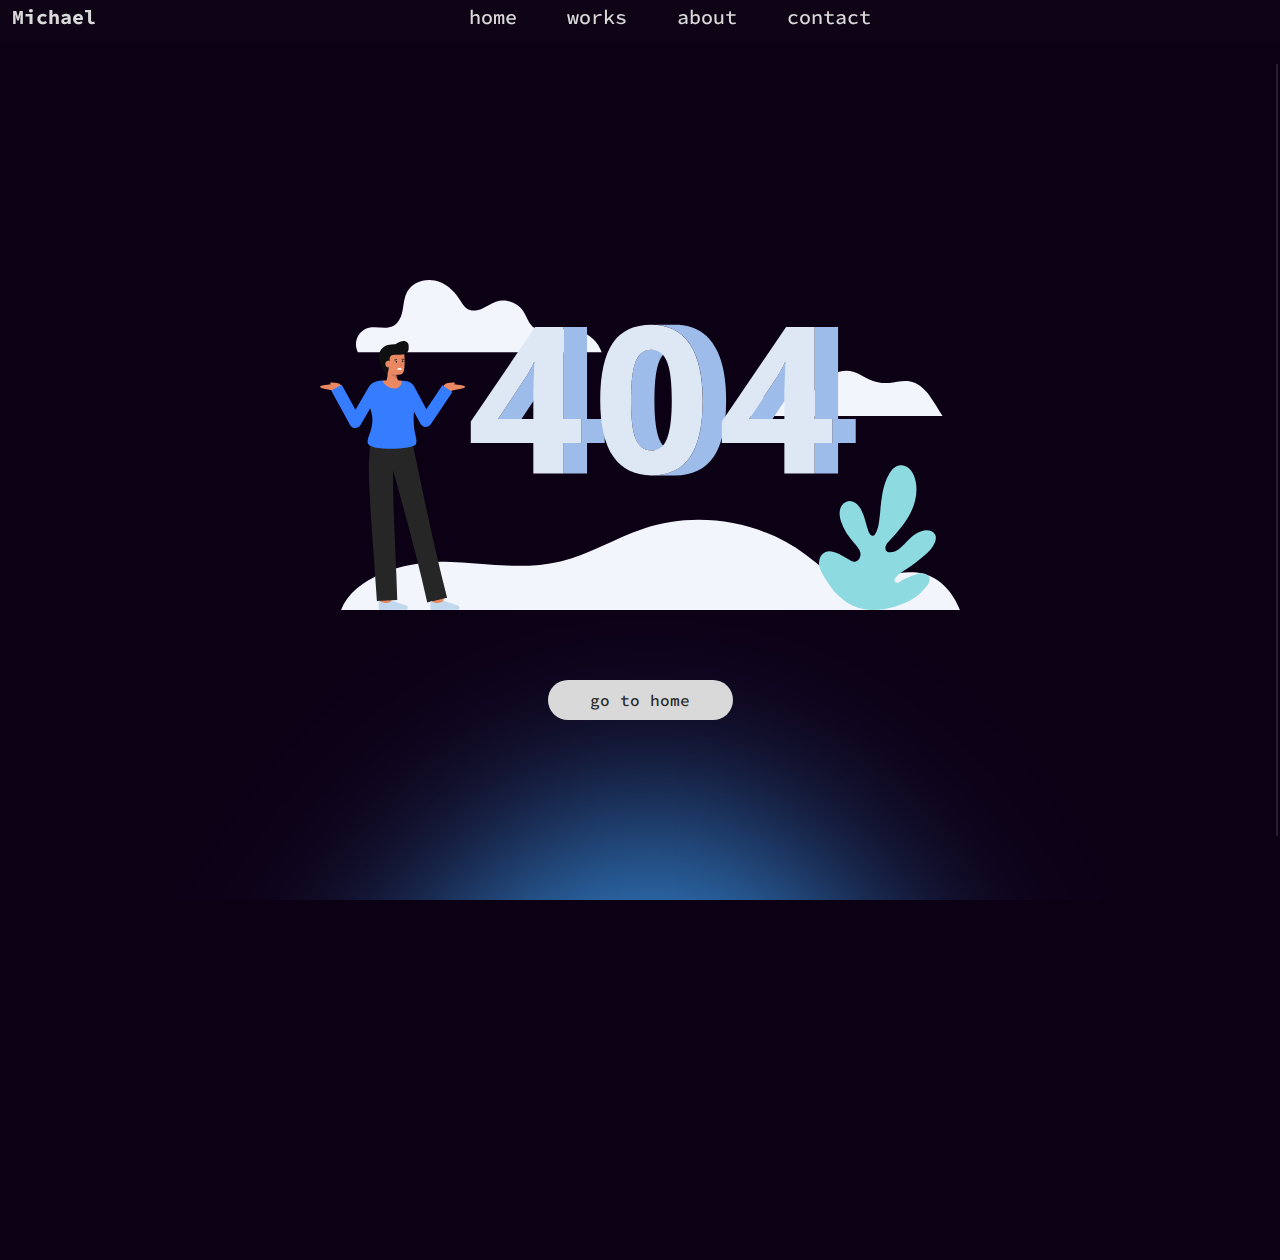
==== index.html @ 5212c9f2 "Add files via upload" ====
<!DOCTYPE html>
<html lang="en">
  <head>
    <meta charset="UTF-8" />
    <link rel="icon" type="image/svg+xml" href="/icon.svg" />
    <meta name="viewport" content="width=device-width, initial-scale=1.0" />
    <title>Michael</title>
    <script type="module" crossorigin src="/assets/index-e19ef852.js"></script>
    <link rel="stylesheet" href="/assets/index-88dd96ff.css">
    <script type="module">import.meta.url;import("_").catch(()=>1);async function* g(){};window.__vite_is_modern_browser=true;</script>
    <script type="module">!function(){if(window.__vite_is_modern_browser)return;console.warn("vite: loading legacy chunks, syntax error above and the same error below should be ignored");var e=document.getElementById("vite-legacy-polyfill"),n=document.createElement("script");n.src=e.src,n.onload=function(){System.import(document.getElementById('vite-legacy-entry').getAttribute('data-src'))},document.body.appendChild(n)}();</script>
  </head>
  <body>
    <div id="root"></div>
    
    <script nomodule>!function(){var e=document,t=e.createElement("script");if(!("noModule"in t)&&"onbeforeload"in t){var n=!1;e.addEventListener("beforeload",(function(e){if(e.target===t)n=!0;else if(!e.target.hasAttribute("nomodule")||!n)return;e.preventDefault()}),!0),t.type="module",t.src=".",e.head.appendChild(t),t.remove()}}();</script>
    <script nomodule crossorigin id="vite-legacy-polyfill" src="/assets/polyfills-legacy-df24facf.js"></script>
    <script nomodule crossorigin id="vite-legacy-entry" data-src="/assets/index-legacy-90ce97c4.js">System.import(document.getElementById('vite-legacy-entry').getAttribute('data-src'))</script>
  </body>
</html>
---- assets/index-88dd96ff.css ----
@import"https://fonts.googleapis.com/css2?family=Source+Code+Pro:wght@500;700;900&display=swap";*,:before,:after{box-sizing:border-box;border-width:0;border-style:solid;border-color:#e5e7eb}:before,:after{--tw-content: ""}html{line-height:1.5;-webkit-text-size-adjust:100%;-moz-tab-size:4;-o-tab-size:4;tab-size:4;font-family:ui-sans-serif,system-ui,-apple-system,BlinkMacSystemFont,Segoe UI,Roboto,Helvetica Neue,Arial,Noto Sans,sans-serif,"Apple Color Emoji","Segoe UI Emoji",Segoe UI Symbol,"Noto Color Emoji";font-feature-settings:normal}body{margin:0;line-height:inherit}hr{height:0;color:inherit;border-top-width:1px}abbr:where([title]){-webkit-text-decoration:underline dotted;text-decoration:underline dotted}h1,h2,h3,h4,h5,h6{font-size:inherit;font-weight:inherit}a{color:inherit;text-decoration:inherit}b,strong{font-weight:bolder}code,kbd,samp,pre{font-family:ui-monospace,SFMono-Regular,Menlo,Monaco,Consolas,Liberation Mono,Courier New,monospace;font-size:1em}small{font-size:80%}sub,sup{font-size:75%;line-height:0;position:relative;vertical-align:baseline}sub{bottom:-.25em}sup{top:-.5em}table{text-indent:0;border-color:inherit;border-collapse:collapse}button,input,optgroup,select,textarea{font-family:inherit;font-size:100%;font-weight:inherit;line-height:inherit;color:inherit;margin:0;padding:0}button,select{text-transform:none}button,[type=button],[type=reset],[type=submit]{-webkit-appearance:button;background-color:transparent;background-image:none}:-moz-focusring{outline:auto}:-moz-ui-invalid{box-shadow:none}progress{vertical-align:baseline}::-webkit-inner-spin-button,::-webkit-outer-spin-button{height:auto}[type=search]{-webkit-appearance:textfield;outline-offset:-2px}::-webkit-search-decoration{-webkit-appearance:none}::-webkit-file-upload-button{-webkit-appearance:button;font:inherit}summary{display:list-item}blockquote,dl,dd,h1,h2,h3,h4,h5,h6,hr,figure,p,pre{margin:0}fieldset{margin:0;padding:0}legend{padding:0}ol,ul,menu{list-style:none;margin:0;padding:0}textarea{resize:vertical}input::-moz-placeholder,textarea::-moz-placeholder{opacity:1;color:#9ca3af}input::placeholder,textarea::placeholder{opacity:1;color:#9ca3af}button,[role=button]{cursor:pointer}:disabled{cursor:default}img,svg,video,canvas,audio,iframe,embed,object{display:block;vertical-align:middle}img,video{max-width:100%;height:auto}[hidden]{display:none}*,:before,:after{--tw-border-spacing-x: 0;--tw-border-spacing-y: 0;--tw-translate-x: 0;--tw-translate-y: 0;--tw-rotate: 0;--tw-skew-x: 0;--tw-skew-y: 0;--tw-scale-x: 1;--tw-scale-y: 1;--tw-pan-x: ;--tw-pan-y: ;--tw-pinch-zoom: ;--tw-scroll-snap-strictness: proximity;--tw-ordinal: ;--tw-slashed-zero: ;--tw-numeric-figure: ;--tw-numeric-spacing: ;--tw-numeric-fraction: ;--tw-ring-inset: ;--tw-ring-offset-width: 0px;--tw-ring-offset-color: #fff;--tw-ring-color: rgb(59 130 246 / .5);--tw-ring-offset-shadow: 0 0 #0000;--tw-ring-shadow: 0 0 #0000;--tw-shadow: 0 0 #0000;--tw-shadow-colored: 0 0 #0000;--tw-blur: ;--tw-brightness: ;--tw-contrast: ;--tw-grayscale: ;--tw-hue-rotate: ;--tw-invert: ;--tw-saturate: ;--tw-sepia: ;--tw-drop-shadow: ;--tw-backdrop-blur: ;--tw-backdrop-brightness: ;--tw-backdrop-contrast: ;--tw-backdrop-grayscale: ;--tw-backdrop-hue-rotate: ;--tw-backdrop-invert: ;--tw-backdrop-opacity: ;--tw-backdrop-saturate: ;--tw-backdrop-sepia: }::backdrop{--tw-border-spacing-x: 0;--tw-border-spacing-y: 0;--tw-translate-x: 0;--tw-translate-y: 0;--tw-rotate: 0;--tw-skew-x: 0;--tw-skew-y: 0;--tw-scale-x: 1;--tw-scale-y: 1;--tw-pan-x: ;--tw-pan-y: ;--tw-pinch-zoom: ;--tw-scroll-snap-strictness: proximity;--tw-ordinal: ;--tw-slashed-zero: ;--tw-numeric-figure: ;--tw-numeric-spacing: ;--tw-numeric-fraction: ;--tw-ring-inset: ;--tw-ring-offset-width: 0px;--tw-ring-offset-color: #fff;--tw-ring-color: rgb(59 130 246 / .5);--tw-ring-offset-shadow: 0 0 #0000;--tw-ring-shadow: 0 0 #0000;--tw-shadow: 0 0 #0000;--tw-shadow-colored: 0 0 #0000;--tw-blur: ;--tw-brightness: ;--tw-contrast: ;--tw-grayscale: ;--tw-hue-rotate: ;--tw-invert: ;--tw-saturate: ;--tw-sepia: ;--tw-drop-shadow: ;--tw-backdrop-blur: ;--tw-backdrop-brightness: ;--tw-backdrop-contrast: ;--tw-backdrop-grayscale: ;--tw-backdrop-hue-rotate: ;--tw-backdrop-invert: ;--tw-backdrop-opacity: ;--tw-backdrop-saturate: ;--tw-backdrop-sepia: }.btn-primary-nh{margin:5px 10px;cursor:pointer;border-radius:20px;border-width:1px;border-style:solid;border-color:rgba(63,63,63,.5);background-color:rgba(39,39,39,.1);padding:2px 4px;font-size:20px;font-weight:500;--tw-text-opacity: 1;color:rgb(217 217 217 / var(--tw-text-opacity));--tw-backdrop-blur: blur(25px);-webkit-backdrop-filter:var(--tw-backdrop-blur) var(--tw-backdrop-brightness) var(--tw-backdrop-contrast) var(--tw-backdrop-grayscale) var(--tw-backdrop-hue-rotate) var(--tw-backdrop-invert) var(--tw-backdrop-opacity) var(--tw-backdrop-saturate) var(--tw-backdrop-sepia);backdrop-filter:var(--tw-backdrop-blur) var(--tw-backdrop-brightness) var(--tw-backdrop-contrast) var(--tw-backdrop-grayscale) var(--tw-backdrop-hue-rotate) var(--tw-backdrop-invert) var(--tw-backdrop-opacity) var(--tw-backdrop-saturate) var(--tw-backdrop-sepia)}.btn-primary-h{margin:5px 10px;cursor:pointer;border-width:1px;border-color:transparent;padding:2px 4px;font-size:20px;font-weight:500;--tw-text-opacity: 1;color:rgb(217 217 217 / var(--tw-text-opacity))}.btn-primary-h:hover{border-radius:20px;border-style:solid;border-color:rgba(63,63,63,.5);background-color:rgba(39,39,39,.1);--tw-backdrop-blur: blur(25px);-webkit-backdrop-filter:var(--tw-backdrop-blur) var(--tw-backdrop-brightness) var(--tw-backdrop-contrast) var(--tw-backdrop-grayscale) var(--tw-backdrop-hue-rotate) var(--tw-backdrop-invert) var(--tw-backdrop-opacity) var(--tw-backdrop-saturate) var(--tw-backdrop-sepia);backdrop-filter:var(--tw-backdrop-blur) var(--tw-backdrop-brightness) var(--tw-backdrop-contrast) var(--tw-backdrop-grayscale) var(--tw-backdrop-hue-rotate) var(--tw-backdrop-invert) var(--tw-backdrop-opacity) var(--tw-backdrop-saturate) var(--tw-backdrop-sepia)}.invisible{visibility:hidden}.fixed{position:fixed}.absolute{position:absolute}.relative{position:relative}.top-0{top:0px}.left-0{left:0px}.top-2\/4{top:50%}.right-\[2px\]{right:2px}.right-0{right:0px}.bottom-0{bottom:0px}.z-\[60\]{z-index:60}.z-50{z-index:50}.z-40{z-index:40}.z-\[5000\]{z-index:5000}.z-10{z-index:10}.z-30{z-index:30}.z-20{z-index:20}.m-auto{margin:auto}.mt-\[70\%\]{margin-top:70%}.ml-auto{margin-left:auto}.mr-auto{margin-right:auto}.ml-\[12px\]{margin-left:12px}.ml-\[25px\]{margin-left:25px}.mr-\[25px\]{margin-right:25px}.mr-\[12px\]{margin-right:12px}.ml-\[2\.5px\]{margin-left:2.5px}.mr-\[2\.5px\]{margin-right:2.5px}.mt-\[15px\]{margin-top:15px}.mb-\[15px\]{margin-bottom:15px}.mt-\[50px\]{margin-top:50px}.mb-\[50px\]{margin-bottom:50px}.mt-\[-3px\]{margin-top:-3px}.ml-\[5px\]{margin-left:5px}.mr-\[5px\]{margin-right:5px}.mt-\[-2px\]{margin-top:-2px}.mt-\[20px\]{margin-top:20px}.ml-\[20px\]{margin-left:20px}.mt-\[-1\.5px\]{margin-top:-1.5px}.mt-\[35px\]{margin-top:35px}.mb-\[35px\]{margin-bottom:35px}.mt-\[64px\]{margin-top:64px}.mt-\[80vh\]{margin-top:80vh}.mb-\[30vh\]{margin-bottom:30vh}.mt-\[30vh\]{margin-top:30vh}.mt-\[70px\]{margin-top:70px}.mt-\[40vh\]{margin-top:40vh}.ml-\[-15vw\]{margin-left:-15vw}.mt-\[120vh\]{margin-top:120vh}.ml-\[50vw\]{margin-left:50vw}.mt-\[100vh\]{margin-top:100vh}.ml-\[-65vw\]{margin-left:-65vw}.ml-\[10px\]{margin-left:10px}.mt-\[40px\]{margin-top:40px}.mt-\[-90px\]{margin-top:-90px}.mt-\[10px\]{margin-top:10px}.mt-\[-20px\]{margin-top:-20px}.mt-\[-150vh\]{margin-top:-150vh}.mt-\[60px\]{margin-top:60px}.mt-\[-20vh\]{margin-top:-20vh}.mt-\[0px\]{margin-top:0}.mt-\[100px\]{margin-top:100px}.mt-\[-70vh\]{margin-top:-70vh}.mt-\[50vh\]{margin-top:50vh}.mt-\[30px\]{margin-top:30px}.mb-\[20vh\]{margin-bottom:20vh}.mt-\[10vh\]{margin-top:10vh}.ml-\[4px\]{margin-left:4px}.mt-\[4px\]{margin-top:4px}.mr-\[10px\]{margin-right:10px}.mt-\[-50vh\]{margin-top:-50vh}.mb-\[10vh\]{margin-bottom:10vh}.ml-\[-5vw\]{margin-left:-5vw}.ml-\[30vw\]{margin-left:30vw}.mt-\[70vh\]{margin-top:70vh}.ml-\[8px\]{margin-left:8px}.mr-\[8px\]{margin-right:8px}.mt-\[8px\]{margin-top:8px}.mb-\[8px\]{margin-bottom:8px}.mt-\[-230vh\]{margin-top:-230vh}.inline{display:inline}.flex{display:flex}.grid{display:grid}.hidden{display:none}.h-screen{height:100vh}.h-\[50px\]{height:50px}.h-\[24px\]{height:24px}.h-\[2px\]{height:2px}.h-\[256px\]{height:256px}.h-\[157px\]{height:157px}.h-\[100\%\]{height:100%}.h-\[40px\]{height:40px}.h-\[26px\]{height:26px}.h-\[calc\(100vh-128px\)\]{height:calc(100vh - 128px)}.h-\[50vh\]{height:50vh}.h-\[670vh\]{height:670vh}.h-\[35rem\]{height:35rem}.h-\[190vh\]{height:190vh}.h-\[100vh\]{height:100vh}.h-\[180px\]{height:180px}.h-\[350vh\]{height:350vh}.h-\[130vh\]{height:130vh}.h-\[400vh\]{height:400vh}.h-\[300vh\]{height:300vh}.min-h-\[100\%\]{min-height:100%}.min-h-\[260px\]{min-height:260px}.w-screen{width:100vw}.w-full{width:100%}.w-\[24px\]{width:24px}.w-\[19px\]{width:19px}.w-\[250px\]{width:250px}.w-\[248px\]{width:248px}.w-\[240px\]{width:240px}.w-\[190px\]{width:190px}.w-\[40px\]{width:40px}.w-\[2px\]{width:2px}.w-72{width:18rem}.w-\[185px\]{width:185px}.w-\[35rem\]{width:35rem}.w-\[150px\]{width:150px}.w-\[238px\]{width:238px}.w-\[204px\]{width:204px}.min-w-\[100\%\]{min-width:100%}.max-w-\[661px\]{max-width:661px}.max-w-\[340px\]{max-width:340px}.cursor-pointer{cursor:pointer}.grid-cols-\[repeat\(auto-fit\,_250px\)\]{grid-template-columns:repeat(auto-fit,250px)}.flex-col{flex-direction:column}.flex-wrap{flex-wrap:wrap}.items-center{align-items:center}.justify-end{justify-content:flex-end}.justify-center{justify-content:center}.justify-between{justify-content:space-between}.justify-evenly{justify-content:space-evenly}.overflow-hidden{overflow:hidden}.overflow-visible{overflow:visible}.overflow-y-auto{overflow-y:auto}.overflow-x-hidden{overflow-x:hidden}.overflow-y-scroll{overflow-y:scroll}.rounded-full{border-radius:9999px}.rounded-\[20px\]{border-radius:20px}.rounded-t-\[20px\]{border-top-left-radius:20px;border-top-right-radius:20px}.border{border-width:1px}.border-t{border-top-width:1px}.border-solid{border-style:solid}.border-gray_90050{border-color:rgba(63,63,63,.5)}.bg-purple100{--tw-bg-opacity: 1;background-color:rgb(12 0 21 / var(--tw-bg-opacity))}.bg-black90010{background-color:rgba(39,39,39,.1)}.bg-white900{--tw-bg-opacity: 1;background-color:rgb(217 217 217 / var(--tw-bg-opacity))}.bg-black_90010{background-color:rgba(39,39,39,.1)}.bg-gray90050{background-color:rgba(63,63,63,.5)}.object-cover{-o-object-fit:cover;object-fit:cover}.text-center{text-align:center}.text-\[20px\]{font-size:20px}.text-\[24px\]{font-size:24px}.text-\[14px\]{font-size:14px}.text-\[16px\]{font-size:16px}.text-\[64px\]{font-size:64px}.font-bold{font-weight:700}.font-medium{font-weight:500}.font-black{font-weight:900}.text-white_900{--tw-text-opacity: 1;color:rgb(217 217 217 / var(--tw-text-opacity))}.text-gray_900{--tw-text-opacity: 1;color:rgb(83 83 83 / var(--tw-text-opacity))}.text-black_900{--tw-text-opacity: 1;color:rgb(39 39 39 / var(--tw-text-opacity))}.text-purple_900{--tw-text-opacity: 1;color:rgb(128 51 206 / var(--tw-text-opacity))}.blur-xxl{--tw-blur: blur(100px);filter:var(--tw-blur) var(--tw-brightness) var(--tw-contrast) var(--tw-grayscale) var(--tw-hue-rotate) var(--tw-invert) var(--tw-saturate) var(--tw-sepia) var(--tw-drop-shadow)}.filter{filter:var(--tw-blur) var(--tw-brightness) var(--tw-contrast) var(--tw-grayscale) var(--tw-hue-rotate) var(--tw-invert) var(--tw-saturate) var(--tw-sepia) var(--tw-drop-shadow)}.backdrop-blur-xll{--tw-backdrop-blur: blur(25px);-webkit-backdrop-filter:var(--tw-backdrop-blur) var(--tw-backdrop-brightness) var(--tw-backdrop-contrast) var(--tw-backdrop-grayscale) var(--tw-backdrop-hue-rotate) var(--tw-backdrop-invert) var(--tw-backdrop-opacity) var(--tw-backdrop-saturate) var(--tw-backdrop-sepia);backdrop-filter:var(--tw-backdrop-blur) var(--tw-backdrop-brightness) var(--tw-backdrop-contrast) var(--tw-backdrop-grayscale) var(--tw-backdrop-hue-rotate) var(--tw-backdrop-invert) var(--tw-backdrop-opacity) var(--tw-backdrop-saturate) var(--tw-backdrop-sepia)}.transition{transition-property:color,background-color,border-color,text-decoration-color,fill,stroke,opacity,box-shadow,transform,filter,-webkit-backdrop-filter;transition-property:color,background-color,border-color,text-decoration-color,fill,stroke,opacity,box-shadow,transform,filter,backdrop-filter;transition-property:color,background-color,border-color,text-decoration-color,fill,stroke,opacity,box-shadow,transform,filter,backdrop-filter,-webkit-backdrop-filter;transition-timing-function:cubic-bezier(.4,0,.2,1);transition-duration:.15s}@media (min-width: 1280px){::-webkit-scrollbar{width:6px;z-index:5000}::-webkit-scrollbar-track{border-radius:15px;margin-top:64px;margin-bottom:64px;z-index:5000}::-webkit-scrollbar-thumb{background:#535353;border-radius:15px;z-index:5000}::-webkit-scrollbar-thumb:hover{background:#0C0015;z-index:5000}::-webkit-scrollbar-thumb:active{background:#0C0015;z-index:5000}}:root{font-family:Source Code Pro,monospace;background:#0C0015}.outlined-text{-webkit-text-stroke:1px #8033CE;-webkit-text-fill-color:transparent}html{background:#0C0015;width:100vw;overflow-x:hidden;height:100vh;overflow:overlay}a{text-decoration:none;color:#d9d9d9}body{margin:0;padding:0;box-sizing:border-box;height:100vh;width:100vw;overflow-x:hidden;background:#0C0015}.hover\:text-purple_900:hover{--tw-text-opacity: 1;color:rgb(128 51 206 / var(--tw-text-opacity))}@media (min-width: 1280px){.xl\:mt-\[20\%\]{margin-top:20%}.xl\:block{display:block}.xl\:flex{display:flex}.xl\:hidden{display:none}}@media (min-width: 577px){.mxtablet\:mt-\[20vh\]{margin-top:20vh}.mxtablet\:mt-\[70px\]{margin-top:70px}.mxtablet\:mt-\[180px\]{margin-top:180px}.mxtablet\:w-\[80\%\]{width:80%}.mxtablet\:min-w-\[340px\]{min-width:340px}.mxtablet\:max-w-\[60\%\]{max-width:60%}.mxtablet\:flex-col{flex-direction:column}}@media (min-width: 800px){.mxtablet800\:w-full{width:100%}}@media (min-width: 900px){.mxtablet900\:w-\[90\%\]{width:90%}}@media (min-width: 1000px){.mxtablet1000\:w-\[calc\(100\%-150px\)\]{width:calc(100% - 150px)}}@media (min-width: 1280px){.mxdesktop1280\:visible{visibility:visible}.mxdesktop1280\:top-\[10vh\]{top:10vh}.mxdesktop1280\:mt-\[130vh\]{margin-top:130vh}.mxdesktop1280\:mt-\[0vh\]{margin-top:0vh}.mxdesktop1280\:ml-\[0px\]{margin-left:0}.mxdesktop1280\:mr-\[0px\]{margin-right:0}.mxdesktop1280\:mt-\[-40vh\]{margin-top:-40vh}.mxdesktop1280\:ml-\[25vw\]{margin-left:25vw}.mxdesktop1280\:mt-\[20vh\]{margin-top:20vh}.mxdesktop1280\:ml-\[75vw\]{margin-left:75vw}.mxdesktop1280\:mt-\[-35vh\]{margin-top:-35vh}.mxdesktop1280\:ml-\[-5vw\]{margin-left:-5vw}.mxdesktop1280\:mt-\[-20vh\]{margin-top:-20vh}.mxdesktop1280\:mr-\[40px\]{margin-right:40px}.mxdesktop1280\:ml-\[40px\]{margin-left:40px}.mxdesktop1280\:mt-\[15px\]{margin-top:15px}.mxdesktop1280\:mr-\[45px\]{margin-right:45px}.mxdesktop1280\:ml-\[45px\]{margin-left:45px}.mxdesktop1280\:mt-\[0px\]{margin-top:0}.mxdesktop1280\:mt-\[-90vh\]{margin-top:-90vh}.mxdesktop1280\:mt-\[20px\]{margin-top:20px}.mxdesktop1280\:mt-\[30px\]{margin-top:30px}.mxdesktop1280\:mt-\[70px\]{margin-top:70px}.mxdesktop1280\:mt-\[-50vh\]{margin-top:-50vh}.mxdesktop1280\:ml-\[5vw\]{margin-left:5vw}.mxdesktop1280\:mr-\[25vw\]{margin-right:25vw}.mxdesktop1280\:mt-\[50vh\]{margin-top:50vh}.mxdesktop1280\:ml-\[12px\]{margin-left:12px}.mxdesktop1280\:mr-\[12px\]{margin-right:12px}.mxdesktop1280\:mt-\[85px\]{margin-top:85px}.mxdesktop1280\:mt-\[50px\]{margin-top:50px}.mxdesktop1280\:mt-\[35px\]{margin-top:35px}.mxdesktop1280\:mt-\[-250vh\]{margin-top:-250vh}.mxdesktop1280\:flex{display:flex}.mxdesktop1280\:h-\[100vh\]{height:100vh}.mxdesktop1280\:h-\[300vh\]{height:300vh}.mxdesktop1280\:h-\[350vh\]{height:350vh}.mxdesktop1280\:h-\[200vh\]{height:200vh}.mxdesktop1280\:h-\[110vh\]{height:110vh}.mxdesktop1280\:h-\[200px\]{height:200px}.mxdesktop1280\:w-\[40rem\]{width:40rem}.mxdesktop1280\:w-full{width:100%}.mxdesktop1280\:w-\[1px\]{width:1px}.mxdesktop1280\:flex-row{flex-direction:row}.mxdesktop1280\:justify-evenly{justify-content:space-evenly}.mxdesktop1280\:bg-gray90050{background-color:rgba(63,63,63,.5)}}@media (min-width: 1500px){.mxdesktop1500\:mt-\[20vh\]{margin-top:20vh}}@media (min-height: 700px) and (max-width:576px){.minh7\:mt-\[-185vh\]{margin-top:-185vh}.minh7\:mt-\[-40vh\]{margin-top:-40vh}.minh7\:mt-\[-90vh\]{margin-top:-90vh}.minh7\:mt-\[3vh\]{margin-top:3vh}.minh7\:mt-\[-60vh\]{margin-top:-60vh}.minh7\:mt-\[-250vh\]{margin-top:-250vh}.minh7\:h-\[620vh\]{height:620vh}}@media (min-height: 800px) and (max-width:576px){.minh8\:mt-\[-205vh\]{margin-top:-205vh}.minh8\:mt-\[-80vh\]{margin-top:-80vh}.minh8\:mt-\[10vh\]{margin-top:10vh}.minh8\:h-\[540vh\]{height:540vh}}@media (min-height: 900px) and (max-width:576px){.minh9\:h-\[500vh\]{height:500vh}}@media (min-height: 1000px) and (min-width:577px){.minh10w57\:mt-\[-5vh\]{margin-top:-5vh}.minh10w57\:ml-\[5vw\]{margin-left:5vw}.minh10w57\:mt-\[30vh\]{margin-top:30vh}.minh10w57\:ml-\[35vw\]{margin-left:35vw}.minh10w57\:ml-\[-35vw\]{margin-left:-35vw}.minh10w57\:mt-\[-215vh\]{margin-top:-215vh}.minh10w57\:mt-\[-20vh\]{margin-top:-20vh}.minh10w57\:mt-\[-60vh\]{margin-top:-60vh}.minh10w57\:mt-\[-65vh\]{margin-top:-65vh}.minh10w57\:mt-\[40vh\]{margin-top:40vh}.minh10w57\:ml-auto{margin-left:auto}.minh10w57\:mr-auto{margin-right:auto}.minh10w57\:mt-\[-255vh\]{margin-top:-255vh}.minh10w57\:h-\[260vh\]{height:260vh}.minh10w57\:h-\[100vh\]{height:100vh}.minh10w57\:w-3\/4{width:75%}}@media (min-height: 1100px) and (min-width:577px){.minh11w57\:mt-\[-15vh\]{margin-top:-15vh}.minh11w57\:ml-\[15vw\]{margin-left:15vw}.minh11w57\:mt-\[20vh\]{margin-top:20vh}.minh11w57\:ml-\[45vw\]{margin-left:45vw}.minh11w57\:mt-\[-20vh\]{margin-top:-20vh}.minh11w57\:ml-\[-45vw\]{margin-left:-45vw}.minh11w57\:h-\[140vh\]{height:140vh}}@media (min-height: 1300px) and (min-width:577px){.minh13w57\:h-\[120vh\]{height:120vh}}
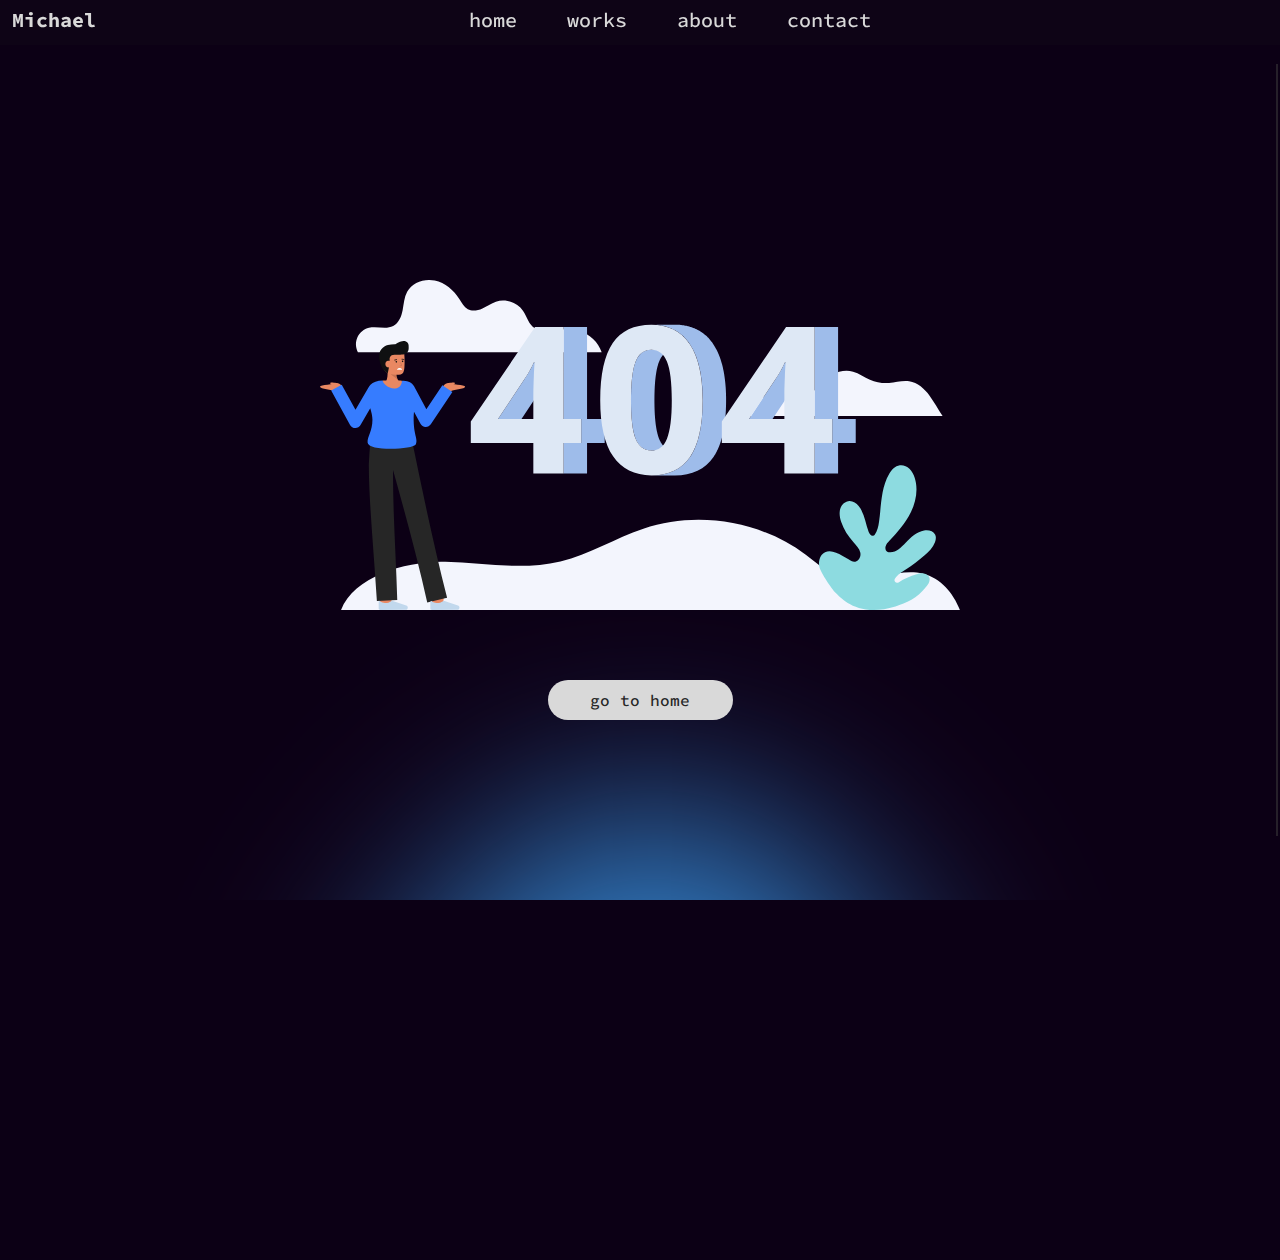
==== commit 74d1ad06: "Update index.html" ====
--- a/index.html
+++ b/index.html
@@ -5,16 +5,42 @@
     <link rel="icon" type="image/svg+xml" href="/icon.svg" />
     <meta name="viewport" content="width=device-width, initial-scale=1.0" />
     <title>Michael</title>
-    <script type="module" crossorigin src="/assets/index-e19ef852.js"></script>
-    <link rel="stylesheet" href="/assets/index-88dd96ff.css">
-    <script type="module">import.meta.url;import("_").catch(()=>1);async function* g(){};window.__vite_is_modern_browser=true;</script>
-    <script type="module">!function(){if(window.__vite_is_modern_browser)return;console.warn("vite: loading legacy chunks, syntax error above and the same error below should be ignored");var e=document.getElementById("vite-legacy-polyfill"),n=document.createElement("script");n.src=e.src,n.onload=function(){System.import(document.getElementById('vite-legacy-entry').getAttribute('data-src'))},document.body.appendChild(n)}();</script>
+    <script type="module" crossorigin src="/assets/index-e19ef852.js"></script>
+    <link rel="stylesheet" href="/assets/index-88dd96ff.css">
+    <script type="module">import.meta.url;import("_").catch(()=>1);async function* g(){};window.__vite_is_modern_browser=true;</script>
+    <script type="module">!function(){if(window.__vite_is_modern_browser)return;console.warn("vite: loading legacy chunks, syntax error above and the same error below should be ignored");var e=document.getElementById("vite-legacy-polyfill"),n=document.createElement("script");n.src=e.src,n.onload=function(){System.import(document.getElementById('vite-legacy-entry').getAttribute('data-src'))},document.body.appendChild(n)}();</script>
+  
+    <!-- Start Single Page Apps for GitHub Pages -->
+    <script type="text/javascript">
+      // Single Page Apps for GitHub Pages
+      // MIT License
+      // https://github.com/rafgraph/spa-github-pages
+      // This script checks to see if a redirect is present in the query string,
+      // converts it back into the correct url and adds it to the
+      // browser's history using window.history.replaceState(...),
+      // which won't cause the browser to attempt to load the new url.
+      // When the single page app is loaded further down in this file,
+      // the correct url will be waiting in the browser's history for
+      // the single page app to route accordingly.
+      (function(l) {
+        if (l.search[1] === '/' ) {
+          var decoded = l.search.slice(1).split('&').map(function(s) { 
+            return s.replace(/~and~/g, '&')
+          }).join('?');
+          window.history.replaceState(null, null,
+              l.pathname.slice(0, -1) + decoded + l.hash
+          );
+        }
+      }(window.location))
+    </script>
+    <!-- End Single Page Apps for GitHub Pages -->
+    
   </head>
   <body>
     <div id="root"></div>
     
-    <script nomodule>!function(){var e=document,t=e.createElement("script");if(!("noModule"in t)&&"onbeforeload"in t){var n=!1;e.addEventListener("beforeload",(function(e){if(e.target===t)n=!0;else if(!e.target.hasAttribute("nomodule")||!n)return;e.preventDefault()}),!0),t.type="module",t.src=".",e.head.appendChild(t),t.remove()}}();</script>
-    <script nomodule crossorigin id="vite-legacy-polyfill" src="/assets/polyfills-legacy-df24facf.js"></script>
-    <script nomodule crossorigin id="vite-legacy-entry" data-src="/assets/index-legacy-90ce97c4.js">System.import(document.getElementById('vite-legacy-entry').getAttribute('data-src'))</script>
+    <script nomodule>!function(){var e=document,t=e.createElement("script");if(!("noModule"in t)&&"onbeforeload"in t){var n=!1;e.addEventListener("beforeload",(function(e){if(e.target===t)n=!0;else if(!e.target.hasAttribute("nomodule")||!n)return;e.preventDefault()}),!0),t.type="module",t.src=".",e.head.appendChild(t),t.remove()}}();</script>
+    <script nomodule crossorigin id="vite-legacy-polyfill" src="/assets/polyfills-legacy-df24facf.js"></script>
+    <script nomodule crossorigin id="vite-legacy-entry" data-src="/assets/index-legacy-90ce97c4.js">System.import(document.getElementById('vite-legacy-entry').getAttribute('data-src'))</script>
   </body>
 </html>
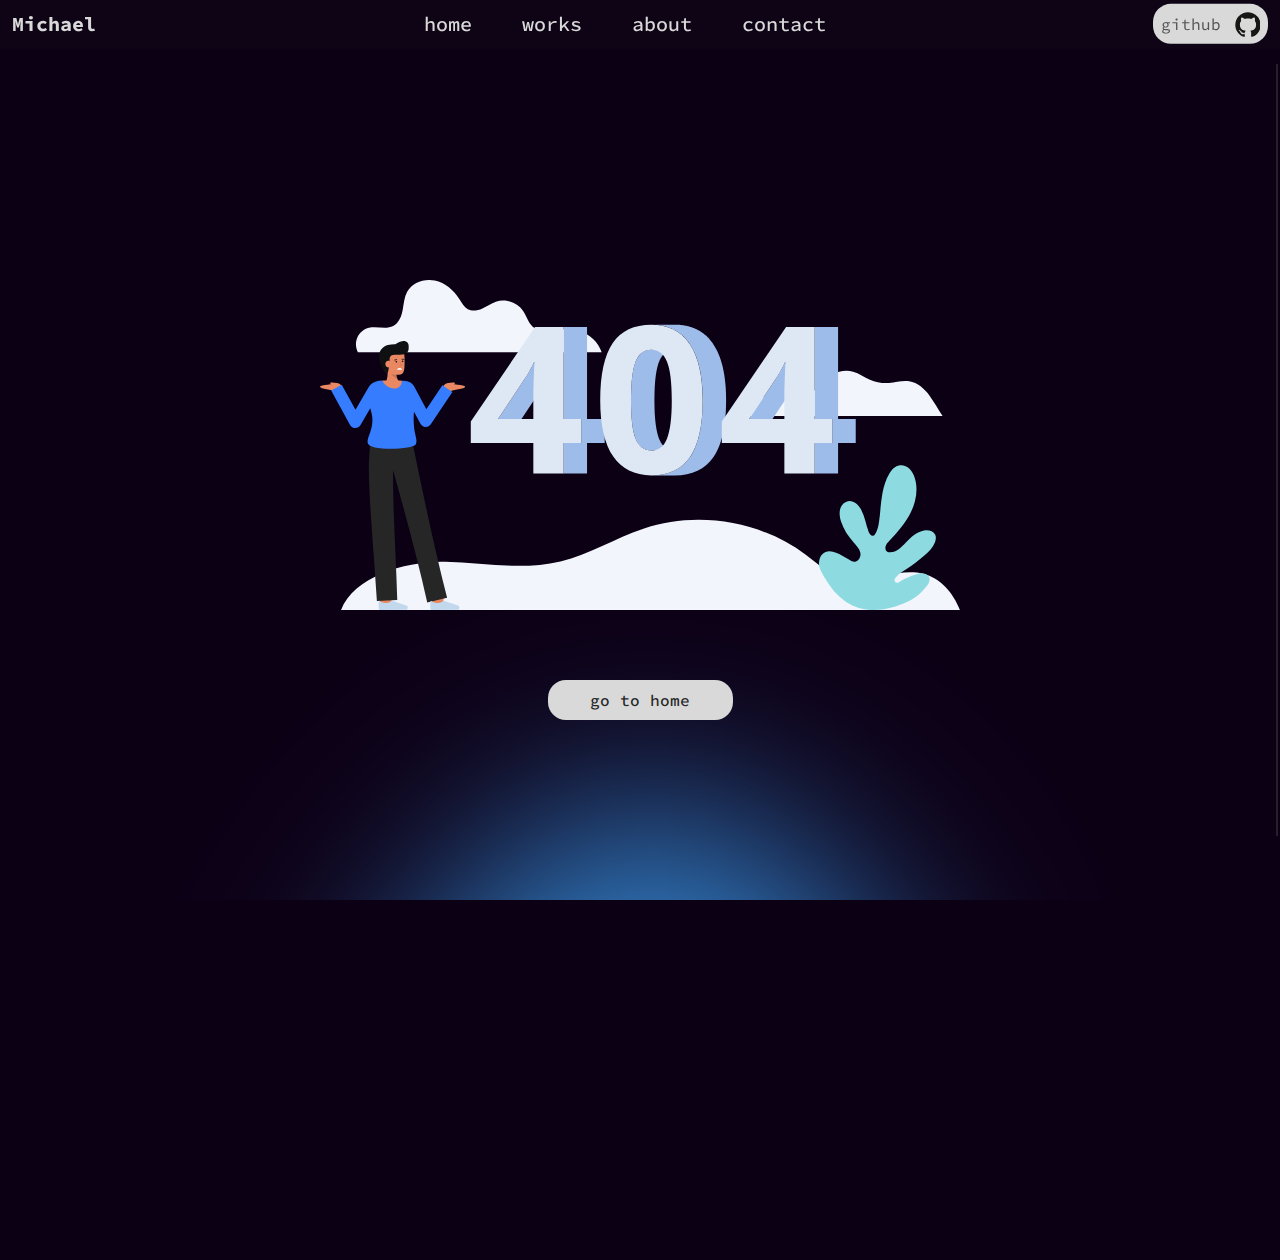
==== commit 6d289bc9: "Add files via upload" ====
--- a/index.html
+++ b/index.html
@@ -5,42 +5,16 @@
     <link rel="icon" type="image/svg+xml" href="/icon.svg" />
     <meta name="viewport" content="width=device-width, initial-scale=1.0" />
     <title>Michael</title>
-    <script type="module" crossorigin src="/assets/index-e19ef852.js"></script>
-    <link rel="stylesheet" href="/assets/index-88dd96ff.css">
-    <script type="module">import.meta.url;import("_").catch(()=>1);async function* g(){};window.__vite_is_modern_browser=true;</script>
-    <script type="module">!function(){if(window.__vite_is_modern_browser)return;console.warn("vite: loading legacy chunks, syntax error above and the same error below should be ignored");var e=document.getElementById("vite-legacy-polyfill"),n=document.createElement("script");n.src=e.src,n.onload=function(){System.import(document.getElementById('vite-legacy-entry').getAttribute('data-src'))},document.body.appendChild(n)}();</script>
-  
-    <!-- Start Single Page Apps for GitHub Pages -->
-    <script type="text/javascript">
-      // Single Page Apps for GitHub Pages
-      // MIT License
-      // https://github.com/rafgraph/spa-github-pages
-      // This script checks to see if a redirect is present in the query string,
-      // converts it back into the correct url and adds it to the
-      // browser's history using window.history.replaceState(...),
-      // which won't cause the browser to attempt to load the new url.
-      // When the single page app is loaded further down in this file,
-      // the correct url will be waiting in the browser's history for
-      // the single page app to route accordingly.
-      (function(l) {
-        if (l.search[1] === '/' ) {
-          var decoded = l.search.slice(1).split('&').map(function(s) { 
-            return s.replace(/~and~/g, '&')
-          }).join('?');
-          window.history.replaceState(null, null,
-              l.pathname.slice(0, -1) + decoded + l.hash
-          );
-        }
-      }(window.location))
-    </script>
-    <!-- End Single Page Apps for GitHub Pages -->
-    
+    <script type="module" crossorigin src="/assets/index-777c9e52.js"></script>
+    <link rel="stylesheet" href="/assets/index-b20beb87.css">
+    <script type="module">import.meta.url;import("_").catch(()=>1);async function* g(){};window.__vite_is_modern_browser=true;</script>
+    <script type="module">!function(){if(window.__vite_is_modern_browser)return;console.warn("vite: loading legacy chunks, syntax error above and the same error below should be ignored");var e=document.getElementById("vite-legacy-polyfill"),n=document.createElement("script");n.src=e.src,n.onload=function(){System.import(document.getElementById('vite-legacy-entry').getAttribute('data-src'))},document.body.appendChild(n)}();</script>
   </head>
   <body>
     <div id="root"></div>
     
-    <script nomodule>!function(){var e=document,t=e.createElement("script");if(!("noModule"in t)&&"onbeforeload"in t){var n=!1;e.addEventListener("beforeload",(function(e){if(e.target===t)n=!0;else if(!e.target.hasAttribute("nomodule")||!n)return;e.preventDefault()}),!0),t.type="module",t.src=".",e.head.appendChild(t),t.remove()}}();</script>
-    <script nomodule crossorigin id="vite-legacy-polyfill" src="/assets/polyfills-legacy-df24facf.js"></script>
-    <script nomodule crossorigin id="vite-legacy-entry" data-src="/assets/index-legacy-90ce97c4.js">System.import(document.getElementById('vite-legacy-entry').getAttribute('data-src'))</script>
+    <script nomodule>!function(){var e=document,t=e.createElement("script");if(!("noModule"in t)&&"onbeforeload"in t){var n=!1;e.addEventListener("beforeload",(function(e){if(e.target===t)n=!0;else if(!e.target.hasAttribute("nomodule")||!n)return;e.preventDefault()}),!0),t.type="module",t.src=".",e.head.appendChild(t),t.remove()}}();</script>
+    <script nomodule crossorigin id="vite-legacy-polyfill" src="/assets/polyfills-legacy-df24facf.js"></script>
+    <script nomodule crossorigin id="vite-legacy-entry" data-src="/assets/index-legacy-3169d44a.js">System.import(document.getElementById('vite-legacy-entry').getAttribute('data-src'))</script>
   </body>
 </html>
--- a/assets/index-b20beb87.css
+++ b/assets/index-b20beb87.css
@@ -0,0 +1 @@
+@import"https://fonts.googleapis.com/css2?family=Source+Code+Pro:wght@500;700;900&display=swap";*,:before,:after{box-sizing:border-box;border-width:0;border-style:solid;border-color:#e5e7eb}:before,:after{--tw-content: ""}html{line-height:1.5;-webkit-text-size-adjust:100%;-moz-tab-size:4;-o-tab-size:4;tab-size:4;font-family:ui-sans-serif,system-ui,-apple-system,BlinkMacSystemFont,Segoe UI,Roboto,Helvetica Neue,Arial,Noto Sans,sans-serif,"Apple Color Emoji","Segoe UI Emoji",Segoe UI Symbol,"Noto Color Emoji";font-feature-settings:normal}body{margin:0;line-height:inherit}hr{height:0;color:inherit;border-top-width:1px}abbr:where([title]){-webkit-text-decoration:underline dotted;text-decoration:underline dotted}h1,h2,h3,h4,h5,h6{font-size:inherit;font-weight:inherit}a{color:inherit;text-decoration:inherit}b,strong{font-weight:bolder}code,kbd,samp,pre{font-family:ui-monospace,SFMono-Regular,Menlo,Monaco,Consolas,Liberation Mono,Courier New,monospace;font-size:1em}small{font-size:80%}sub,sup{font-size:75%;line-height:0;position:relative;vertical-align:baseline}sub{bottom:-.25em}sup{top:-.5em}table{text-indent:0;border-color:inherit;border-collapse:collapse}button,input,optgroup,select,textarea{font-family:inherit;font-size:100%;font-weight:inherit;line-height:inherit;color:inherit;margin:0;padding:0}button,select{text-transform:none}button,[type=button],[type=reset],[type=submit]{-webkit-appearance:button;background-color:transparent;background-image:none}:-moz-focusring{outline:auto}:-moz-ui-invalid{box-shadow:none}progress{vertical-align:baseline}::-webkit-inner-spin-button,::-webkit-outer-spin-button{height:auto}[type=search]{-webkit-appearance:textfield;outline-offset:-2px}::-webkit-search-decoration{-webkit-appearance:none}::-webkit-file-upload-button{-webkit-appearance:button;font:inherit}summary{display:list-item}blockquote,dl,dd,h1,h2,h3,h4,h5,h6,hr,figure,p,pre{margin:0}fieldset{margin:0;padding:0}legend{padding:0}ol,ul,menu{list-style:none;margin:0;padding:0}textarea{resize:vertical}input::-moz-placeholder,textarea::-moz-placeholder{opacity:1;color:#9ca3af}input::placeholder,textarea::placeholder{opacity:1;color:#9ca3af}button,[role=button]{cursor:pointer}:disabled{cursor:default}img,svg,video,canvas,audio,iframe,embed,object{display:block;vertical-align:middle}img,video{max-width:100%;height:auto}[hidden]{display:none}*,:before,:after{--tw-border-spacing-x: 0;--tw-border-spacing-y: 0;--tw-translate-x: 0;--tw-translate-y: 0;--tw-rotate: 0;--tw-skew-x: 0;--tw-skew-y: 0;--tw-scale-x: 1;--tw-scale-y: 1;--tw-pan-x: ;--tw-pan-y: ;--tw-pinch-zoom: ;--tw-scroll-snap-strictness: proximity;--tw-ordinal: ;--tw-slashed-zero: ;--tw-numeric-figure: ;--tw-numeric-spacing: ;--tw-numeric-fraction: ;--tw-ring-inset: ;--tw-ring-offset-width: 0px;--tw-ring-offset-color: #fff;--tw-ring-color: rgb(59 130 246 / .5);--tw-ring-offset-shadow: 0 0 #0000;--tw-ring-shadow: 0 0 #0000;--tw-shadow: 0 0 #0000;--tw-shadow-colored: 0 0 #0000;--tw-blur: ;--tw-brightness: ;--tw-contrast: ;--tw-grayscale: ;--tw-hue-rotate: ;--tw-invert: ;--tw-saturate: ;--tw-sepia: ;--tw-drop-shadow: ;--tw-backdrop-blur: ;--tw-backdrop-brightness: ;--tw-backdrop-contrast: ;--tw-backdrop-grayscale: ;--tw-backdrop-hue-rotate: ;--tw-backdrop-invert: ;--tw-backdrop-opacity: ;--tw-backdrop-saturate: ;--tw-backdrop-sepia: }::backdrop{--tw-border-spacing-x: 0;--tw-border-spacing-y: 0;--tw-translate-x: 0;--tw-translate-y: 0;--tw-rotate: 0;--tw-skew-x: 0;--tw-skew-y: 0;--tw-scale-x: 1;--tw-scale-y: 1;--tw-pan-x: ;--tw-pan-y: ;--tw-pinch-zoom: ;--tw-scroll-snap-strictness: proximity;--tw-ordinal: ;--tw-slashed-zero: ;--tw-numeric-figure: ;--tw-numeric-spacing: ;--tw-numeric-fraction: ;--tw-ring-inset: ;--tw-ring-offset-width: 0px;--tw-ring-offset-color: #fff;--tw-ring-color: rgb(59 130 246 / .5);--tw-ring-offset-shadow: 0 0 #0000;--tw-ring-shadow: 0 0 #0000;--tw-shadow: 0 0 #0000;--tw-shadow-colored: 0 0 #0000;--tw-blur: ;--tw-brightness: ;--tw-contrast: ;--tw-grayscale: ;--tw-hue-rotate: ;--tw-invert: ;--tw-saturate: ;--tw-sepia: ;--tw-drop-shadow: ;--tw-backdrop-blur: ;--tw-backdrop-brightness: ;--tw-backdrop-contrast: ;--tw-backdrop-grayscale: ;--tw-backdrop-hue-rotate: ;--tw-backdrop-invert: ;--tw-backdrop-opacity: ;--tw-backdrop-saturate: ;--tw-backdrop-sepia: }.btn-primary-nh{margin:5px 10px;cursor:pointer;border-radius:15px;border-width:1px;border-style:solid;border-color:rgba(63,63,63,.5);background-color:rgba(39,39,39,.1);padding:2px 4px;font-size:20px;font-weight:500;--tw-text-opacity: 1;color:rgb(217 217 217 / var(--tw-text-opacity));--tw-backdrop-blur: blur(25px);-webkit-backdrop-filter:var(--tw-backdrop-blur) var(--tw-backdrop-brightness) var(--tw-backdrop-contrast) var(--tw-backdrop-grayscale) var(--tw-backdrop-hue-rotate) var(--tw-backdrop-invert) var(--tw-backdrop-opacity) var(--tw-backdrop-saturate) var(--tw-backdrop-sepia);backdrop-filter:var(--tw-backdrop-blur) var(--tw-backdrop-brightness) var(--tw-backdrop-contrast) var(--tw-backdrop-grayscale) var(--tw-backdrop-hue-rotate) var(--tw-backdrop-invert) var(--tw-backdrop-opacity) var(--tw-backdrop-saturate) var(--tw-backdrop-sepia)}.btn-primary-h{margin:5px 10px;cursor:pointer;border-width:1px;border-color:transparent;padding:2px 4px;font-size:20px;font-weight:500;--tw-text-opacity: 1;color:rgb(217 217 217 / var(--tw-text-opacity))}.btn-primary-h:hover{border-radius:15px;border-style:solid;border-color:rgba(63,63,63,.5);background-color:rgba(39,39,39,.1);--tw-backdrop-blur: blur(25px);-webkit-backdrop-filter:var(--tw-backdrop-blur) var(--tw-backdrop-brightness) var(--tw-backdrop-contrast) var(--tw-backdrop-grayscale) var(--tw-backdrop-hue-rotate) var(--tw-backdrop-invert) var(--tw-backdrop-opacity) var(--tw-backdrop-saturate) var(--tw-backdrop-sepia);backdrop-filter:var(--tw-backdrop-blur) var(--tw-backdrop-brightness) var(--tw-backdrop-contrast) var(--tw-backdrop-grayscale) var(--tw-backdrop-hue-rotate) var(--tw-backdrop-invert) var(--tw-backdrop-opacity) var(--tw-backdrop-saturate) var(--tw-backdrop-sepia)}.invisible{visibility:hidden}.fixed{position:fixed}.absolute{position:absolute}.relative{position:relative}.top-0{top:0px}.left-0{left:0px}.top-2\/4{top:50%}.right-\[2px\]{right:2px}.bottom-3{bottom:.75rem}.right-0{right:0px}.bottom-0{bottom:0px}.z-\[60\]{z-index:60}.z-50{z-index:50}.z-40{z-index:40}.z-\[5000\]{z-index:5000}.z-10{z-index:10}.z-30{z-index:30}.z-\[1000\]{z-index:1000}.z-20{z-index:20}.m-auto{margin:auto}.mt-\[70\%\]{margin-top:70%}.ml-auto{margin-left:auto}.mr-auto{margin-right:auto}.ml-\[12px\]{margin-left:12px}.ml-\[25px\]{margin-left:25px}.mr-\[25px\]{margin-right:25px}.mr-\[12px\]{margin-right:12px}.ml-\[2\.5px\]{margin-left:2.5px}.mr-\[2\.5px\]{margin-right:2.5px}.ml-\[8px\]{margin-left:8px}.mr-\[8px\]{margin-right:8px}.mt-\[15px\]{margin-top:15px}.mb-\[15px\]{margin-bottom:15px}.mt-\[50px\]{margin-top:50px}.mb-\[50px\]{margin-bottom:50px}.mt-\[-3px\]{margin-top:-3px}.ml-\[5px\]{margin-left:5px}.mr-\[5px\]{margin-right:5px}.mt-\[-2px\]{margin-top:-2px}.mt-\[20px\]{margin-top:20px}.ml-\[20px\]{margin-left:20px}.mt-\[-1\.5px\]{margin-top:-1.5px}.mt-\[35px\]{margin-top:35px}.mb-\[35px\]{margin-bottom:35px}.mt-\[64px\]{margin-top:64px}.mt-\[80vh\]{margin-top:80vh}.mb-\[30vh\]{margin-bottom:30vh}.mt-\[30vh\]{margin-top:30vh}.mt-\[70px\]{margin-top:70px}.mt-\[40vh\]{margin-top:40vh}.ml-\[-15vw\]{margin-left:-15vw}.mt-\[120vh\]{margin-top:120vh}.ml-\[50vw\]{margin-left:50vw}.mt-\[100vh\]{margin-top:100vh}.ml-\[-65vw\]{margin-left:-65vw}.ml-\[10px\]{margin-left:10px}.mt-\[40px\]{margin-top:40px}.mt-\[-90px\]{margin-top:-90px}.mt-\[10px\]{margin-top:10px}.mt-\[-20px\]{margin-top:-20px}.mt-\[-150vh\]{margin-top:-150vh}.mt-\[60px\]{margin-top:60px}.mt-\[-20vh\]{margin-top:-20vh}.mt-\[0px\]{margin-top:0}.mt-\[100px\]{margin-top:100px}.mt-\[-70vh\]{margin-top:-70vh}.mt-\[50vh\]{margin-top:50vh}.mt-\[3rem\]{margin-top:3rem}.mb-\[20vh\]{margin-bottom:20vh}.mt-\[10vh\]{margin-top:10vh}.mt-\[30px\]{margin-top:30px}.ml-\[4px\]{margin-left:4px}.mt-\[4px\]{margin-top:4px}.mr-\[10px\]{margin-right:10px}.mt-\[-50vh\]{margin-top:-50vh}.mb-\[10vh\]{margin-bottom:10vh}.ml-\[-5vw\]{margin-left:-5vw}.ml-\[30vw\]{margin-left:30vw}.mt-\[70vh\]{margin-top:70vh}.mt-\[8px\]{margin-top:8px}.mb-\[8px\]{margin-bottom:8px}.mt-\[-230vh\]{margin-top:-230vh}.inline{display:inline}.flex{display:flex}.grid{display:grid}.hidden{display:none}.h-screen{height:100vh}.h-\[50px\]{height:50px}.h-\[24px\]{height:24px}.h-\[2px\]{height:2px}.h-\[40px\]{height:40px}.h-\[26px\]{height:26px}.h-\[256px\]{height:256px}.h-\[157px\]{height:157px}.h-\[100\%\]{height:100%}.h-\[calc\(100vh-128px\)\]{height:calc(100vh - 128px)}.h-\[50vh\]{height:50vh}.h-\[670vh\]{height:670vh}.h-\[35rem\]{height:35rem}.h-\[190vh\]{height:190vh}.h-\[100vh\]{height:100vh}.h-\[180px\]{height:180px}.h-\[350vh\]{height:350vh}.h-\[130vh\]{height:130vh}.h-\[400vh\]{height:400vh}.h-\[300vh\]{height:300vh}.min-h-\[100\%\]{min-height:100%}.min-h-\[260px\]{min-height:260px}.w-screen{width:100vw}.w-full{width:100%}.w-\[24px\]{width:24px}.w-\[19px\]{width:19px}.w-\[115px\]{width:115px}.w-\[25px\]{width:25px}.w-\[250px\]{width:250px}.w-\[248px\]{width:248px}.w-\[240px\]{width:240px}.w-\[190px\]{width:190px}.w-\[40px\]{width:40px}.w-\[2px\]{width:2px}.w-72{width:18rem}.w-\[185px\]{width:185px}.w-\[150px\]{width:150px}.w-\[35rem\]{width:35rem}.w-\[238px\]{width:238px}.w-\[204px\]{width:204px}.min-w-\[100\%\]{min-width:100%}.max-w-\[661px\]{max-width:661px}.max-w-\[340px\]{max-width:340px}.cursor-pointer{cursor:pointer}.grid-cols-\[repeat\(auto-fit\,_250px\)\]{grid-template-columns:repeat(auto-fit,250px)}.flex-col{flex-direction:column}.flex-wrap{flex-wrap:wrap}.items-center{align-items:center}.justify-end{justify-content:flex-end}.justify-center{justify-content:center}.justify-between{justify-content:space-between}.justify-evenly{justify-content:space-evenly}.overflow-hidden{overflow:hidden}.overflow-visible{overflow:visible}.overflow-y-auto{overflow-y:auto}.overflow-x-hidden{overflow-x:hidden}.overflow-y-scroll{overflow-y:scroll}.rounded-full{border-radius:9999px}.rounded-\[18px\]{border-radius:18px}.rounded-\[20px\]{border-radius:20px}.rounded-t-\[20px\]{border-top-left-radius:20px;border-top-right-radius:20px}.border{border-width:1px}.border-t{border-top-width:1px}.border-solid{border-style:solid}.border-gray_90050{border-color:rgba(63,63,63,.5)}.bg-purple100{--tw-bg-opacity: 1;background-color:rgb(12 0 21 / var(--tw-bg-opacity))}.bg-black90010{background-color:rgba(39,39,39,.1)}.bg-white900{--tw-bg-opacity: 1;background-color:rgb(217 217 217 / var(--tw-bg-opacity))}.bg-black_90010{background-color:rgba(39,39,39,.1)}.bg-gray90050{background-color:rgba(63,63,63,.5)}.object-cover{-o-object-fit:cover;object-fit:cover}.text-center{text-align:center}.text-\[20px\]{font-size:20px}.text-\[24px\]{font-size:24px}.text-\[14px\]{font-size:14px}.text-\[16px\]{font-size:16px}.text-\[64px\]{font-size:64px}.font-bold{font-weight:700}.font-medium{font-weight:500}.font-black{font-weight:900}.text-white_900{--tw-text-opacity: 1;color:rgb(217 217 217 / var(--tw-text-opacity))}.text-gray_900{--tw-text-opacity: 1;color:rgb(83 83 83 / var(--tw-text-opacity))}.text-black_900{--tw-text-opacity: 1;color:rgb(39 39 39 / var(--tw-text-opacity))}.text-purple_900{--tw-text-opacity: 1;color:rgb(128 51 206 / var(--tw-text-opacity))}.blur-xxl{--tw-blur: blur(100px);filter:var(--tw-blur) var(--tw-brightness) var(--tw-contrast) var(--tw-grayscale) var(--tw-hue-rotate) var(--tw-invert) var(--tw-saturate) var(--tw-sepia) var(--tw-drop-shadow)}.filter{filter:var(--tw-blur) var(--tw-brightness) var(--tw-contrast) var(--tw-grayscale) var(--tw-hue-rotate) var(--tw-invert) var(--tw-saturate) var(--tw-sepia) var(--tw-drop-shadow)}.backdrop-blur-xll{--tw-backdrop-blur: blur(25px);-webkit-backdrop-filter:var(--tw-backdrop-blur) var(--tw-backdrop-brightness) var(--tw-backdrop-contrast) var(--tw-backdrop-grayscale) var(--tw-backdrop-hue-rotate) var(--tw-backdrop-invert) var(--tw-backdrop-opacity) var(--tw-backdrop-saturate) var(--tw-backdrop-sepia);backdrop-filter:var(--tw-backdrop-blur) var(--tw-backdrop-brightness) var(--tw-backdrop-contrast) var(--tw-backdrop-grayscale) var(--tw-backdrop-hue-rotate) var(--tw-backdrop-invert) var(--tw-backdrop-opacity) var(--tw-backdrop-saturate) var(--tw-backdrop-sepia)}.transition{transition-property:color,background-color,border-color,text-decoration-color,fill,stroke,opacity,box-shadow,transform,filter,-webkit-backdrop-filter;transition-property:color,background-color,border-color,text-decoration-color,fill,stroke,opacity,box-shadow,transform,filter,backdrop-filter;transition-property:color,background-color,border-color,text-decoration-color,fill,stroke,opacity,box-shadow,transform,filter,backdrop-filter,-webkit-backdrop-filter;transition-timing-function:cubic-bezier(.4,0,.2,1);transition-duration:.15s}@media (min-width: 1280px){::-webkit-scrollbar{width:6px;z-index:5000}::-webkit-scrollbar-track{border-radius:15px;margin-top:64px;margin-bottom:64px;z-index:5000}::-webkit-scrollbar-thumb{background:#535353;border-radius:15px;z-index:5000}::-webkit-scrollbar-thumb:hover{background:#0C0015;z-index:5000}::-webkit-scrollbar-thumb:active{background:#0C0015;z-index:5000}}:root{font-family:Source Code Pro,monospace;background:#0C0015}.outlined-text{-webkit-text-stroke:1px #8033CE;-webkit-text-fill-color:transparent}html{background:#0C0015;width:100vw;overflow-x:hidden;height:100vh;overflow:overlay}a{text-decoration:none;color:#d9d9d9}body{margin:0;padding:0;box-sizing:border-box;height:100vh;width:100vw;overflow-x:hidden;background:#0C0015}.hover\:text-purple_900:hover{--tw-text-opacity: 1;color:rgb(128 51 206 / var(--tw-text-opacity))}@media (min-width: 1280px){.xl\:mt-\[20\%\]{margin-top:20%}.xl\:flex{display:flex}.xl\:hidden{display:none}}@media (min-width: 577px){.mxtablet\:mt-\[20vh\]{margin-top:20vh}.mxtablet\:mt-\[70px\]{margin-top:70px}.mxtablet\:mt-\[180px\]{margin-top:180px}.mxtablet\:w-\[80\%\]{width:80%}.mxtablet\:min-w-\[340px\]{min-width:340px}.mxtablet\:max-w-\[60\%\]{max-width:60%}.mxtablet\:flex-col{flex-direction:column}}@media (min-width: 800px){.mxtablet800\:w-full{width:100%}}@media (min-width: 900px){.mxtablet900\:w-\[90\%\]{width:90%}}@media (min-width: 1000px){.mxtablet1000\:w-\[calc\(100\%-150px\)\]{width:calc(100% - 150px)}}@media (min-width: 1280px){.mxdesktop1280\:visible{visibility:visible}.mxdesktop1280\:top-\[10vh\]{top:10vh}.mxdesktop1280\:mt-\[130vh\]{margin-top:130vh}.mxdesktop1280\:mt-\[0vh\]{margin-top:0vh}.mxdesktop1280\:ml-\[0px\]{margin-left:0}.mxdesktop1280\:mr-\[0px\]{margin-right:0}.mxdesktop1280\:mt-\[-40vh\]{margin-top:-40vh}.mxdesktop1280\:ml-\[25vw\]{margin-left:25vw}.mxdesktop1280\:mt-\[20vh\]{margin-top:20vh}.mxdesktop1280\:ml-\[75vw\]{margin-left:75vw}.mxdesktop1280\:mt-\[-35vh\]{margin-top:-35vh}.mxdesktop1280\:ml-\[-5vw\]{margin-left:-5vw}.mxdesktop1280\:mt-\[-20vh\]{margin-top:-20vh}.mxdesktop1280\:mr-\[40px\]{margin-right:40px}.mxdesktop1280\:ml-\[40px\]{margin-left:40px}.mxdesktop1280\:mt-\[15px\]{margin-top:15px}.mxdesktop1280\:mr-\[45px\]{margin-right:45px}.mxdesktop1280\:ml-\[45px\]{margin-left:45px}.mxdesktop1280\:mt-\[0px\]{margin-top:0}.mxdesktop1280\:mt-\[-90vh\]{margin-top:-90vh}.mxdesktop1280\:mt-\[20px\]{margin-top:20px}.mxdesktop1280\:mt-\[30px\]{margin-top:30px}.mxdesktop1280\:mt-\[70px\]{margin-top:70px}.mxdesktop1280\:mt-\[-50vh\]{margin-top:-50vh}.mxdesktop1280\:ml-\[5vw\]{margin-left:5vw}.mxdesktop1280\:mr-\[25vw\]{margin-right:25vw}.mxdesktop1280\:mt-\[50vh\]{margin-top:50vh}.mxdesktop1280\:ml-\[12px\]{margin-left:12px}.mxdesktop1280\:mr-\[12px\]{margin-right:12px}.mxdesktop1280\:mt-\[85px\]{margin-top:85px}.mxdesktop1280\:mt-\[50px\]{margin-top:50px}.mxdesktop1280\:mt-\[35px\]{margin-top:35px}.mxdesktop1280\:mt-\[-250vh\]{margin-top:-250vh}.mxdesktop1280\:flex{display:flex}.mxdesktop1280\:h-\[100vh\]{height:100vh}.mxdesktop1280\:h-\[300vh\]{height:300vh}.mxdesktop1280\:h-\[350vh\]{height:350vh}.mxdesktop1280\:h-\[200vh\]{height:200vh}.mxdesktop1280\:h-\[110vh\]{height:110vh}.mxdesktop1280\:h-\[200px\]{height:200px}.mxdesktop1280\:w-\[40rem\]{width:40rem}.mxdesktop1280\:w-full{width:100%}.mxdesktop1280\:w-\[1px\]{width:1px}.mxdesktop1280\:flex-row{flex-direction:row}.mxdesktop1280\:justify-evenly{justify-content:space-evenly}.mxdesktop1280\:bg-gray90050{background-color:rgba(63,63,63,.5)}}@media (min-width: 1500px){.mxdesktop1500\:mt-\[20vh\]{margin-top:20vh}}@media (min-height: 700px) and (max-width:576px){.minh7\:mt-\[-185vh\]{margin-top:-185vh}.minh7\:mt-\[-40vh\]{margin-top:-40vh}.minh7\:mt-\[-90vh\]{margin-top:-90vh}.minh7\:mt-\[3vh\]{margin-top:3vh}.minh7\:mt-\[-60vh\]{margin-top:-60vh}.minh7\:mt-\[-250vh\]{margin-top:-250vh}.minh7\:h-\[620vh\]{height:620vh}}@media (min-height: 800px) and (max-width:576px){.minh8\:mt-\[-205vh\]{margin-top:-205vh}.minh8\:mt-\[-80vh\]{margin-top:-80vh}.minh8\:mt-\[10vh\]{margin-top:10vh}.minh8\:h-\[540vh\]{height:540vh}}@media (min-height: 900px) and (max-width:576px){.minh9\:h-\[500vh\]{height:500vh}}@media (min-height: 1000px) and (min-width:577px){.minh10w57\:mt-\[-5vh\]{margin-top:-5vh}.minh10w57\:ml-\[5vw\]{margin-left:5vw}.minh10w57\:mt-\[30vh\]{margin-top:30vh}.minh10w57\:ml-\[35vw\]{margin-left:35vw}.minh10w57\:ml-\[-35vw\]{margin-left:-35vw}.minh10w57\:mt-\[-215vh\]{margin-top:-215vh}.minh10w57\:mt-\[-20vh\]{margin-top:-20vh}.minh10w57\:mt-\[-60vh\]{margin-top:-60vh}.minh10w57\:mt-\[-65vh\]{margin-top:-65vh}.minh10w57\:mt-\[40vh\]{margin-top:40vh}.minh10w57\:ml-auto{margin-left:auto}.minh10w57\:mr-auto{margin-right:auto}.minh10w57\:mt-\[-255vh\]{margin-top:-255vh}.minh10w57\:h-\[260vh\]{height:260vh}.minh10w57\:h-\[100vh\]{height:100vh}.minh10w57\:w-3\/4{width:75%}}@media (min-height: 1100px) and (min-width:577px){.minh11w57\:mt-\[-15vh\]{margin-top:-15vh}.minh11w57\:ml-\[15vw\]{margin-left:15vw}.minh11w57\:mt-\[20vh\]{margin-top:20vh}.minh11w57\:ml-\[45vw\]{margin-left:45vw}.minh11w57\:mt-\[-20vh\]{margin-top:-20vh}.minh11w57\:ml-\[-45vw\]{margin-left:-45vw}.minh11w57\:h-\[140vh\]{height:140vh}}@media (min-height: 1300px) and (min-width:577px){.minh13w57\:h-\[120vh\]{height:120vh}}
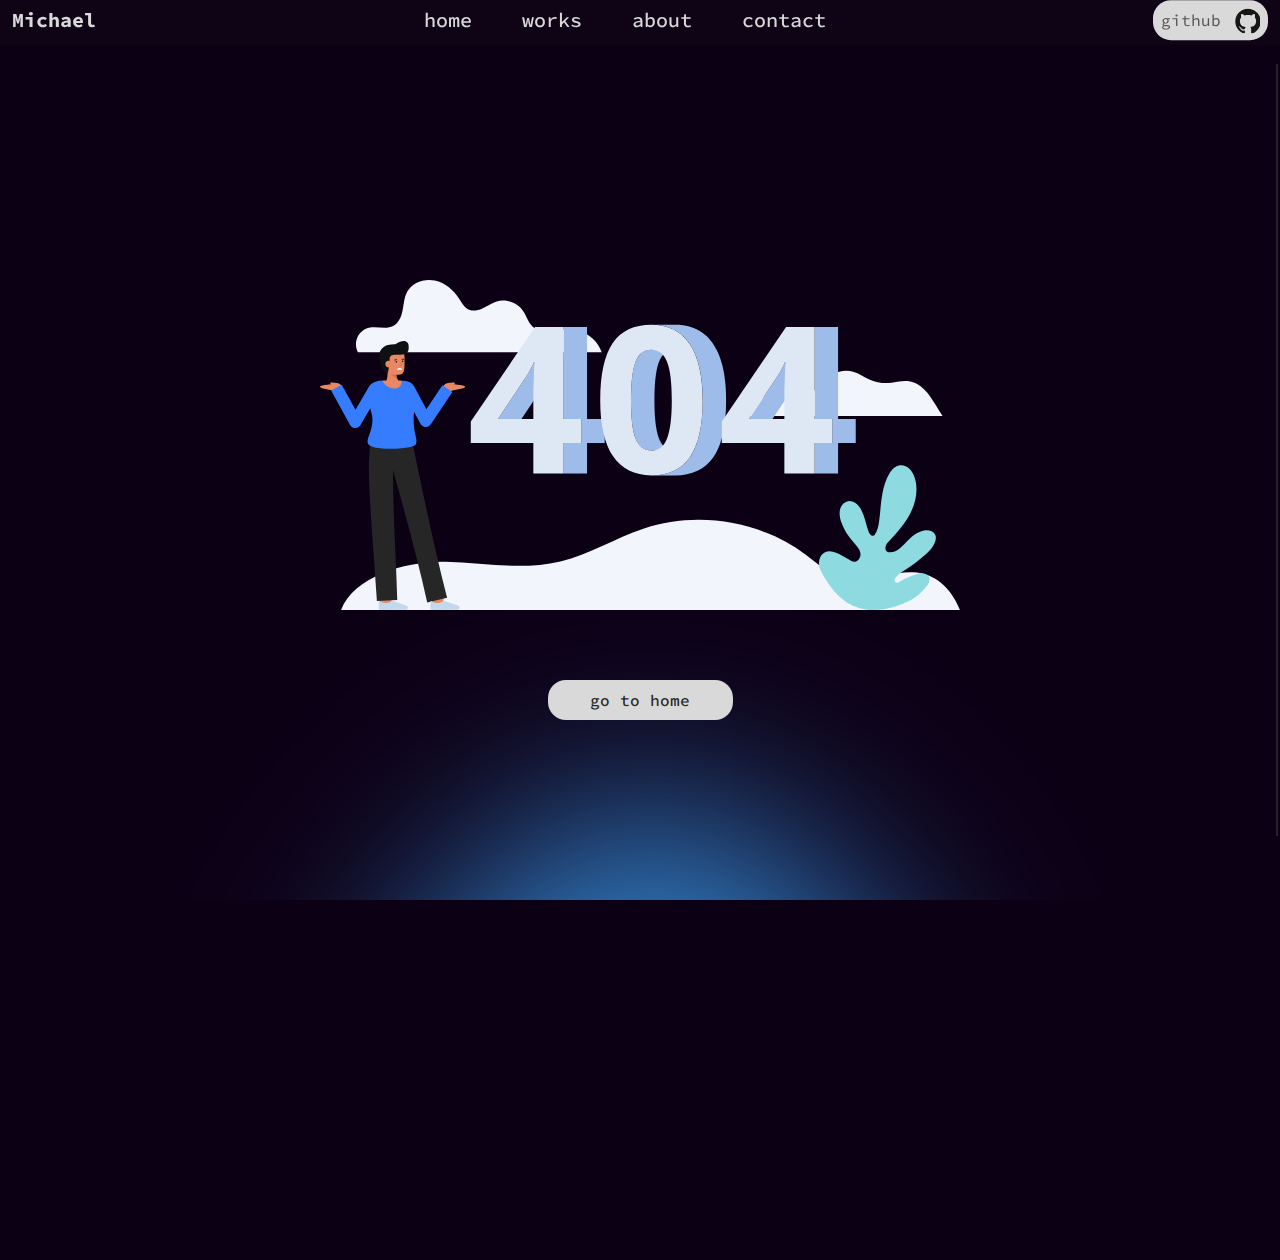
==== commit bd8b3b06: "Update index.html" ====
--- a/index.html
+++ b/index.html
@@ -5,16 +5,42 @@
     <link rel="icon" type="image/svg+xml" href="/icon.svg" />
     <meta name="viewport" content="width=device-width, initial-scale=1.0" />
     <title>Michael</title>
-    <script type="module" crossorigin src="/assets/index-777c9e52.js"></script>
-    <link rel="stylesheet" href="/assets/index-b20beb87.css">
-    <script type="module">import.meta.url;import("_").catch(()=>1);async function* g(){};window.__vite_is_modern_browser=true;</script>
-    <script type="module">!function(){if(window.__vite_is_modern_browser)return;console.warn("vite: loading legacy chunks, syntax error above and the same error below should be ignored");var e=document.getElementById("vite-legacy-polyfill"),n=document.createElement("script");n.src=e.src,n.onload=function(){System.import(document.getElementById('vite-legacy-entry').getAttribute('data-src'))},document.body.appendChild(n)}();</script>
+    <script type="module" crossorigin src="/assets/index-777c9e52.js"></script>
+    <link rel="stylesheet" href="/assets/index-b20beb87.css">
+    <script type="module">import.meta.url;import("_").catch(()=>1);async function* g(){};window.__vite_is_modern_browser=true;</script>
+    <script type="module">!function(){if(window.__vite_is_modern_browser)return;console.warn("vite: loading legacy chunks, syntax error above and the same error below should be ignored");var e=document.getElementById("vite-legacy-polyfill"),n=document.createElement("script");n.src=e.src,n.onload=function(){System.import(document.getElementById('vite-legacy-entry').getAttribute('data-src'))},document.body.appendChild(n)}();</script>
+
+    <!-- Start Single Page Apps for GitHub Pages -->
+    <script type="text/javascript">
+      // Single Page Apps for GitHub Pages
+      // MIT License
+      // https://github.com/rafgraph/spa-github-pages
+      // This script checks to see if a redirect is present in the query string,
+      // converts it back into the correct url and adds it to the
+      // browser's history using window.history.replaceState(...),
+      // which won't cause the browser to attempt to load the new url.
+      // When the single page app is loaded further down in this file,
+      // the correct url will be waiting in the browser's history for
+      // the single page app to route accordingly.
+      (function(l) {
+        if (l.search[1] === '/' ) {
+          var decoded = l.search.slice(1).split('&').map(function(s) { 
+            return s.replace(/~and~/g, '&')
+          }).join('?');
+          window.history.replaceState(null, null,
+              l.pathname.slice(0, -1) + decoded + l.hash
+          );
+        }
+      }(window.location))
+    </script>
+    <!-- End Single Page Apps for GitHub Pages -->
+  
   </head>
   <body>
     <div id="root"></div>
     
-    <script nomodule>!function(){var e=document,t=e.createElement("script");if(!("noModule"in t)&&"onbeforeload"in t){var n=!1;e.addEventListener("beforeload",(function(e){if(e.target===t)n=!0;else if(!e.target.hasAttribute("nomodule")||!n)return;e.preventDefault()}),!0),t.type="module",t.src=".",e.head.appendChild(t),t.remove()}}();</script>
-    <script nomodule crossorigin id="vite-legacy-polyfill" src="/assets/polyfills-legacy-df24facf.js"></script>
-    <script nomodule crossorigin id="vite-legacy-entry" data-src="/assets/index-legacy-3169d44a.js">System.import(document.getElementById('vite-legacy-entry').getAttribute('data-src'))</script>
+    <script nomodule>!function(){var e=document,t=e.createElement("script");if(!("noModule"in t)&&"onbeforeload"in t){var n=!1;e.addEventListener("beforeload",(function(e){if(e.target===t)n=!0;else if(!e.target.hasAttribute("nomodule")||!n)return;e.preventDefault()}),!0),t.type="module",t.src=".",e.head.appendChild(t),t.remove()}}();</script>
+    <script nomodule crossorigin id="vite-legacy-polyfill" src="/assets/polyfills-legacy-df24facf.js"></script>
+    <script nomodule crossorigin id="vite-legacy-entry" data-src="/assets/index-legacy-3169d44a.js">System.import(document.getElementById('vite-legacy-entry').getAttribute('data-src'))</script>
   </body>
 </html>
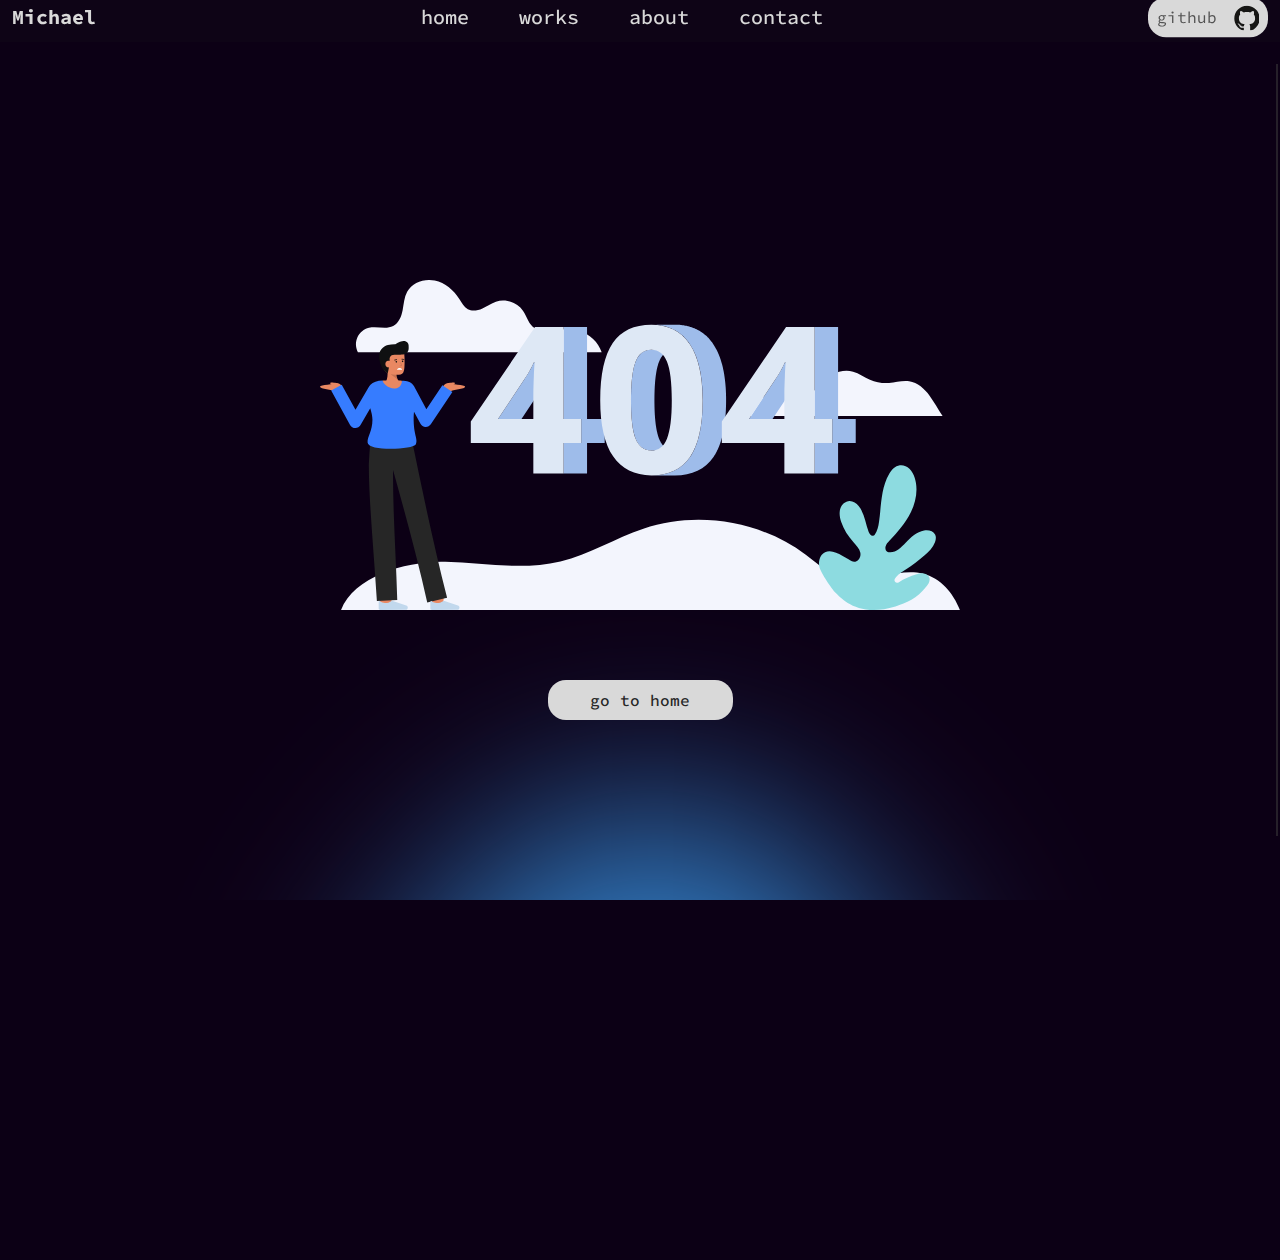
==== commit d87ea945: "Add files via upload" ====
--- a/index.html
+++ b/index.html
@@ -5,11 +5,11 @@
     <link rel="icon" type="image/svg+xml" href="/icon.svg" />
     <meta name="viewport" content="width=device-width, initial-scale=1.0" />
     <title>Michael</title>
-    <script type="module" crossorigin src="/assets/index-777c9e52.js"></script>
-    <link rel="stylesheet" href="/assets/index-b20beb87.css">
+    <script type="module" crossorigin src="/assets/index-ff2d062c.js"></script>
+    <link rel="stylesheet" href="/assets/index-a2cb5165.css">
     <script type="module">import.meta.url;import("_").catch(()=>1);async function* g(){};window.__vite_is_modern_browser=true;</script>
     <script type="module">!function(){if(window.__vite_is_modern_browser)return;console.warn("vite: loading legacy chunks, syntax error above and the same error below should be ignored");var e=document.getElementById("vite-legacy-polyfill"),n=document.createElement("script");n.src=e.src,n.onload=function(){System.import(document.getElementById('vite-legacy-entry').getAttribute('data-src'))},document.body.appendChild(n)}();</script>
-
+  
     <!-- Start Single Page Apps for GitHub Pages -->
     <script type="text/javascript">
       // Single Page Apps for GitHub Pages
@@ -41,6 +41,6 @@
     
     <script nomodule>!function(){var e=document,t=e.createElement("script");if(!("noModule"in t)&&"onbeforeload"in t){var n=!1;e.addEventListener("beforeload",(function(e){if(e.target===t)n=!0;else if(!e.target.hasAttribute("nomodule")||!n)return;e.preventDefault()}),!0),t.type="module",t.src=".",e.head.appendChild(t),t.remove()}}();</script>
     <script nomodule crossorigin id="vite-legacy-polyfill" src="/assets/polyfills-legacy-df24facf.js"></script>
-    <script nomodule crossorigin id="vite-legacy-entry" data-src="/assets/index-legacy-3169d44a.js">System.import(document.getElementById('vite-legacy-entry').getAttribute('data-src'))</script>
+    <script nomodule crossorigin id="vite-legacy-entry" data-src="/assets/index-legacy-20295362.js">System.import(document.getElementById('vite-legacy-entry').getAttribute('data-src'))</script>
   </body>
 </html>
--- a/assets/index-a2cb5165.css
+++ b/assets/index-a2cb5165.css
@@ -0,0 +1 @@
+@import"https://fonts.googleapis.com/css2?family=Source+Code+Pro:wght@500;700;900&display=swap";*,:before,:after{box-sizing:border-box;border-width:0;border-style:solid;border-color:#e5e7eb}:before,:after{--tw-content: ""}html{line-height:1.5;-webkit-text-size-adjust:100%;-moz-tab-size:4;-o-tab-size:4;tab-size:4;font-family:ui-sans-serif,system-ui,-apple-system,BlinkMacSystemFont,Segoe UI,Roboto,Helvetica Neue,Arial,Noto Sans,sans-serif,"Apple Color Emoji","Segoe UI Emoji",Segoe UI Symbol,"Noto Color Emoji";font-feature-settings:normal}body{margin:0;line-height:inherit}hr{height:0;color:inherit;border-top-width:1px}abbr:where([title]){-webkit-text-decoration:underline dotted;text-decoration:underline dotted}h1,h2,h3,h4,h5,h6{font-size:inherit;font-weight:inherit}a{color:inherit;text-decoration:inherit}b,strong{font-weight:bolder}code,kbd,samp,pre{font-family:ui-monospace,SFMono-Regular,Menlo,Monaco,Consolas,Liberation Mono,Courier New,monospace;font-size:1em}small{font-size:80%}sub,sup{font-size:75%;line-height:0;position:relative;vertical-align:baseline}sub{bottom:-.25em}sup{top:-.5em}table{text-indent:0;border-color:inherit;border-collapse:collapse}button,input,optgroup,select,textarea{font-family:inherit;font-size:100%;font-weight:inherit;line-height:inherit;color:inherit;margin:0;padding:0}button,select{text-transform:none}button,[type=button],[type=reset],[type=submit]{-webkit-appearance:button;background-color:transparent;background-image:none}:-moz-focusring{outline:auto}:-moz-ui-invalid{box-shadow:none}progress{vertical-align:baseline}::-webkit-inner-spin-button,::-webkit-outer-spin-button{height:auto}[type=search]{-webkit-appearance:textfield;outline-offset:-2px}::-webkit-search-decoration{-webkit-appearance:none}::-webkit-file-upload-button{-webkit-appearance:button;font:inherit}summary{display:list-item}blockquote,dl,dd,h1,h2,h3,h4,h5,h6,hr,figure,p,pre{margin:0}fieldset{margin:0;padding:0}legend{padding:0}ol,ul,menu{list-style:none;margin:0;padding:0}textarea{resize:vertical}input::-moz-placeholder,textarea::-moz-placeholder{opacity:1;color:#9ca3af}input::placeholder,textarea::placeholder{opacity:1;color:#9ca3af}button,[role=button]{cursor:pointer}:disabled{cursor:default}img,svg,video,canvas,audio,iframe,embed,object{display:block;vertical-align:middle}img,video{max-width:100%;height:auto}[hidden]{display:none}*,:before,:after{--tw-border-spacing-x: 0;--tw-border-spacing-y: 0;--tw-translate-x: 0;--tw-translate-y: 0;--tw-rotate: 0;--tw-skew-x: 0;--tw-skew-y: 0;--tw-scale-x: 1;--tw-scale-y: 1;--tw-pan-x: ;--tw-pan-y: ;--tw-pinch-zoom: ;--tw-scroll-snap-strictness: proximity;--tw-ordinal: ;--tw-slashed-zero: ;--tw-numeric-figure: ;--tw-numeric-spacing: ;--tw-numeric-fraction: ;--tw-ring-inset: ;--tw-ring-offset-width: 0px;--tw-ring-offset-color: #fff;--tw-ring-color: rgb(59 130 246 / .5);--tw-ring-offset-shadow: 0 0 #0000;--tw-ring-shadow: 0 0 #0000;--tw-shadow: 0 0 #0000;--tw-shadow-colored: 0 0 #0000;--tw-blur: ;--tw-brightness: ;--tw-contrast: ;--tw-grayscale: ;--tw-hue-rotate: ;--tw-invert: ;--tw-saturate: ;--tw-sepia: ;--tw-drop-shadow: ;--tw-backdrop-blur: ;--tw-backdrop-brightness: ;--tw-backdrop-contrast: ;--tw-backdrop-grayscale: ;--tw-backdrop-hue-rotate: ;--tw-backdrop-invert: ;--tw-backdrop-opacity: ;--tw-backdrop-saturate: ;--tw-backdrop-sepia: }::backdrop{--tw-border-spacing-x: 0;--tw-border-spacing-y: 0;--tw-translate-x: 0;--tw-translate-y: 0;--tw-rotate: 0;--tw-skew-x: 0;--tw-skew-y: 0;--tw-scale-x: 1;--tw-scale-y: 1;--tw-pan-x: ;--tw-pan-y: ;--tw-pinch-zoom: ;--tw-scroll-snap-strictness: proximity;--tw-ordinal: ;--tw-slashed-zero: ;--tw-numeric-figure: ;--tw-numeric-spacing: ;--tw-numeric-fraction: ;--tw-ring-inset: ;--tw-ring-offset-width: 0px;--tw-ring-offset-color: #fff;--tw-ring-color: rgb(59 130 246 / .5);--tw-ring-offset-shadow: 0 0 #0000;--tw-ring-shadow: 0 0 #0000;--tw-shadow: 0 0 #0000;--tw-shadow-colored: 0 0 #0000;--tw-blur: ;--tw-brightness: ;--tw-contrast: ;--tw-grayscale: ;--tw-hue-rotate: ;--tw-invert: ;--tw-saturate: ;--tw-sepia: ;--tw-drop-shadow: ;--tw-backdrop-blur: ;--tw-backdrop-brightness: ;--tw-backdrop-contrast: ;--tw-backdrop-grayscale: ;--tw-backdrop-hue-rotate: ;--tw-backdrop-invert: ;--tw-backdrop-opacity: ;--tw-backdrop-saturate: ;--tw-backdrop-sepia: }.btn-primary-nh{margin:5px 10px;cursor:pointer;border-radius:15px;border-width:1px;border-style:solid;border-color:rgba(63,63,63,.5);background-color:rgba(39,39,39,.1);padding:2px 4px;font-size:20px;font-weight:500;--tw-text-opacity: 1;color:rgb(217 217 217 / var(--tw-text-opacity));--tw-backdrop-blur: blur(25px);-webkit-backdrop-filter:var(--tw-backdrop-blur) var(--tw-backdrop-brightness) var(--tw-backdrop-contrast) var(--tw-backdrop-grayscale) var(--tw-backdrop-hue-rotate) var(--tw-backdrop-invert) var(--tw-backdrop-opacity) var(--tw-backdrop-saturate) var(--tw-backdrop-sepia);backdrop-filter:var(--tw-backdrop-blur) var(--tw-backdrop-brightness) var(--tw-backdrop-contrast) var(--tw-backdrop-grayscale) var(--tw-backdrop-hue-rotate) var(--tw-backdrop-invert) var(--tw-backdrop-opacity) var(--tw-backdrop-saturate) var(--tw-backdrop-sepia)}.btn-primary-h{margin:5px 10px;cursor:pointer;border-width:1px;border-color:transparent;padding:2px 4px;font-size:20px;font-weight:500;--tw-text-opacity: 1;color:rgb(217 217 217 / var(--tw-text-opacity))}.btn-primary-h:hover{border-radius:15px;border-style:solid;border-color:rgba(63,63,63,.5);background-color:rgba(39,39,39,.1);--tw-backdrop-blur: blur(25px);-webkit-backdrop-filter:var(--tw-backdrop-blur) var(--tw-backdrop-brightness) var(--tw-backdrop-contrast) var(--tw-backdrop-grayscale) var(--tw-backdrop-hue-rotate) var(--tw-backdrop-invert) var(--tw-backdrop-opacity) var(--tw-backdrop-saturate) var(--tw-backdrop-sepia);backdrop-filter:var(--tw-backdrop-blur) var(--tw-backdrop-brightness) var(--tw-backdrop-contrast) var(--tw-backdrop-grayscale) var(--tw-backdrop-hue-rotate) var(--tw-backdrop-invert) var(--tw-backdrop-opacity) var(--tw-backdrop-saturate) var(--tw-backdrop-sepia)}.invisible{visibility:hidden}.fixed{position:fixed}.absolute{position:absolute}.relative{position:relative}.top-0{top:0px}.left-0{left:0px}.top-2\/4{top:50%}.right-\[2px\]{right:2px}.bottom-3{bottom:.75rem}.right-0{right:0px}.bottom-0{bottom:0px}.z-\[60\]{z-index:60}.z-50{z-index:50}.z-40{z-index:40}.z-\[5000\]{z-index:5000}.z-10{z-index:10}.z-30{z-index:30}.z-\[1000\]{z-index:1000}.z-20{z-index:20}.m-auto{margin:auto}.mt-\[70\%\]{margin-top:70%}.ml-auto{margin-left:auto}.mr-auto{margin-right:auto}.ml-\[12px\]{margin-left:12px}.ml-\[25px\]{margin-left:25px}.mr-\[25px\]{margin-right:25px}.mr-\[12px\]{margin-right:12px}.ml-\[2\.5px\]{margin-left:2.5px}.mr-\[2\.5px\]{margin-right:2.5px}.ml-\[9px\]{margin-left:9px}.mr-\[9px\]{margin-right:9px}.mt-\[15px\]{margin-top:15px}.mb-\[15px\]{margin-bottom:15px}.ml-\[8px\]{margin-left:8px}.mr-\[8px\]{margin-right:8px}.mt-\[50px\]{margin-top:50px}.mb-\[50px\]{margin-bottom:50px}.mt-\[-3px\]{margin-top:-3px}.ml-\[5px\]{margin-left:5px}.mr-\[5px\]{margin-right:5px}.mt-\[-2px\]{margin-top:-2px}.mt-\[20px\]{margin-top:20px}.ml-\[20px\]{margin-left:20px}.mt-\[-1\.5px\]{margin-top:-1.5px}.mt-\[35px\]{margin-top:35px}.mb-\[35px\]{margin-bottom:35px}.mt-\[64px\]{margin-top:64px}.mt-\[80vh\]{margin-top:80vh}.mb-\[30vh\]{margin-bottom:30vh}.mt-\[30vh\]{margin-top:30vh}.mt-\[70px\]{margin-top:70px}.mt-\[40vh\]{margin-top:40vh}.ml-\[-15vw\]{margin-left:-15vw}.mt-\[120vh\]{margin-top:120vh}.ml-\[50vw\]{margin-left:50vw}.mt-\[100vh\]{margin-top:100vh}.ml-\[-65vw\]{margin-left:-65vw}.ml-\[10px\]{margin-left:10px}.mt-\[40px\]{margin-top:40px}.mt-\[-90px\]{margin-top:-90px}.mt-\[10px\]{margin-top:10px}.mt-\[-20px\]{margin-top:-20px}.mt-\[-150vh\]{margin-top:-150vh}.mt-\[60px\]{margin-top:60px}.mt-\[-20vh\]{margin-top:-20vh}.mt-\[0px\]{margin-top:0}.mt-\[100px\]{margin-top:100px}.mt-\[-70vh\]{margin-top:-70vh}.mt-\[50vh\]{margin-top:50vh}.mt-\[3rem\]{margin-top:3rem}.mb-\[20vh\]{margin-bottom:20vh}.mt-\[10vh\]{margin-top:10vh}.mt-\[30px\]{margin-top:30px}.ml-\[4px\]{margin-left:4px}.mt-\[4px\]{margin-top:4px}.mr-\[10px\]{margin-right:10px}.mt-\[-50vh\]{margin-top:-50vh}.mb-\[10vh\]{margin-bottom:10vh}.ml-\[-5vw\]{margin-left:-5vw}.ml-\[30vw\]{margin-left:30vw}.mt-\[70vh\]{margin-top:70vh}.mt-\[8px\]{margin-top:8px}.mb-\[8px\]{margin-bottom:8px}.mt-\[-230vh\]{margin-top:-230vh}.inline{display:inline}.flex{display:flex}.grid{display:grid}.hidden{display:none}.h-screen{height:100vh}.h-\[50px\]{height:50px}.h-\[24px\]{height:24px}.h-\[2px\]{height:2px}.h-\[40px\]{height:40px}.h-\[26px\]{height:26px}.h-\[256px\]{height:256px}.h-\[157px\]{height:157px}.h-\[100\%\]{height:100%}.h-\[calc\(100vh-128px\)\]{height:calc(100vh - 128px)}.h-\[50vh\]{height:50vh}.h-\[670vh\]{height:670vh}.h-\[35rem\]{height:35rem}.h-\[190vh\]{height:190vh}.h-\[100vh\]{height:100vh}.h-\[180px\]{height:180px}.h-\[350vh\]{height:350vh}.h-\[130vh\]{height:130vh}.h-\[400vh\]{height:400vh}.h-\[300vh\]{height:300vh}.min-h-\[100\%\]{min-height:100%}.min-h-\[260px\]{min-height:260px}.w-screen{width:100vw}.w-full{width:100%}.w-\[24px\]{width:24px}.w-\[19px\]{width:19px}.w-\[120px\]{width:120px}.w-\[25px\]{width:25px}.w-\[115px\]{width:115px}.w-\[250px\]{width:250px}.w-\[248px\]{width:248px}.w-\[240px\]{width:240px}.w-\[190px\]{width:190px}.w-\[40px\]{width:40px}.w-\[2px\]{width:2px}.w-72{width:18rem}.w-\[185px\]{width:185px}.w-\[150px\]{width:150px}.w-\[35rem\]{width:35rem}.w-\[238px\]{width:238px}.w-\[204px\]{width:204px}.min-w-\[100\%\]{min-width:100%}.max-w-\[661px\]{max-width:661px}.max-w-\[340px\]{max-width:340px}.cursor-pointer{cursor:pointer}.grid-cols-\[repeat\(auto-fit\,_250px\)\]{grid-template-columns:repeat(auto-fit,250px)}.flex-col{flex-direction:column}.flex-wrap{flex-wrap:wrap}.items-center{align-items:center}.justify-end{justify-content:flex-end}.justify-center{justify-content:center}.justify-between{justify-content:space-between}.justify-evenly{justify-content:space-evenly}.overflow-hidden{overflow:hidden}.overflow-visible{overflow:visible}.overflow-y-auto{overflow-y:auto}.overflow-x-hidden{overflow-x:hidden}.overflow-y-scroll{overflow-y:scroll}.rounded-full{border-radius:9999px}.rounded-\[18px\]{border-radius:18px}.rounded-\[20px\]{border-radius:20px}.rounded-t-\[20px\]{border-top-left-radius:20px;border-top-right-radius:20px}.border{border-width:1px}.border-t{border-top-width:1px}.border-solid{border-style:solid}.border-gray_90050{border-color:rgba(63,63,63,.5)}.bg-purple100{--tw-bg-opacity: 1;background-color:rgb(12 0 21 / var(--tw-bg-opacity))}.bg-black90010{background-color:rgba(39,39,39,.1)}.bg-white900{--tw-bg-opacity: 1;background-color:rgb(217 217 217 / var(--tw-bg-opacity))}.bg-black_90010{background-color:rgba(39,39,39,.1)}.bg-gray90050{background-color:rgba(63,63,63,.5)}.object-cover{-o-object-fit:cover;object-fit:cover}.text-center{text-align:center}.text-\[20px\]{font-size:20px}.text-\[24px\]{font-size:24px}.text-\[14px\]{font-size:14px}.text-\[16px\]{font-size:16px}.text-\[64px\]{font-size:64px}.font-bold{font-weight:700}.font-medium{font-weight:500}.font-black{font-weight:900}.text-white_900{--tw-text-opacity: 1;color:rgb(217 217 217 / var(--tw-text-opacity))}.text-gray_900{--tw-text-opacity: 1;color:rgb(83 83 83 / var(--tw-text-opacity))}.text-black_900{--tw-text-opacity: 1;color:rgb(39 39 39 / var(--tw-text-opacity))}.text-purple_900{--tw-text-opacity: 1;color:rgb(128 51 206 / var(--tw-text-opacity))}.blur-xxl{--tw-blur: blur(100px);filter:var(--tw-blur) var(--tw-brightness) var(--tw-contrast) var(--tw-grayscale) var(--tw-hue-rotate) var(--tw-invert) var(--tw-saturate) var(--tw-sepia) var(--tw-drop-shadow)}.filter{filter:var(--tw-blur) var(--tw-brightness) var(--tw-contrast) var(--tw-grayscale) var(--tw-hue-rotate) var(--tw-invert) var(--tw-saturate) var(--tw-sepia) var(--tw-drop-shadow)}.backdrop-blur-xll{--tw-backdrop-blur: blur(25px);-webkit-backdrop-filter:var(--tw-backdrop-blur) var(--tw-backdrop-brightness) var(--tw-backdrop-contrast) var(--tw-backdrop-grayscale) var(--tw-backdrop-hue-rotate) var(--tw-backdrop-invert) var(--tw-backdrop-opacity) var(--tw-backdrop-saturate) var(--tw-backdrop-sepia);backdrop-filter:var(--tw-backdrop-blur) var(--tw-backdrop-brightness) var(--tw-backdrop-contrast) var(--tw-backdrop-grayscale) var(--tw-backdrop-hue-rotate) var(--tw-backdrop-invert) var(--tw-backdrop-opacity) var(--tw-backdrop-saturate) var(--tw-backdrop-sepia)}.transition{transition-property:color,background-color,border-color,text-decoration-color,fill,stroke,opacity,box-shadow,transform,filter,-webkit-backdrop-filter;transition-property:color,background-color,border-color,text-decoration-color,fill,stroke,opacity,box-shadow,transform,filter,backdrop-filter;transition-property:color,background-color,border-color,text-decoration-color,fill,stroke,opacity,box-shadow,transform,filter,backdrop-filter,-webkit-backdrop-filter;transition-timing-function:cubic-bezier(.4,0,.2,1);transition-duration:.15s}@media (min-width: 1280px){::-webkit-scrollbar{width:6px;z-index:5000}::-webkit-scrollbar-track{border-radius:15px;margin-top:64px;margin-bottom:64px;z-index:5000}::-webkit-scrollbar-thumb{background:#535353;border-radius:15px;z-index:5000}::-webkit-scrollbar-thumb:hover{background:#0C0015;z-index:5000}::-webkit-scrollbar-thumb:active{background:#0C0015;z-index:5000}}:root{font-family:Source Code Pro,monospace;background:#0C0015}.outlined-text{-webkit-text-stroke:1px #8033CE;-webkit-text-fill-color:transparent}html{background:#0C0015;width:100vw;overflow-x:hidden;height:100vh;overflow:overlay}a{text-decoration:none;color:#d9d9d9}body{margin:0;padding:0;box-sizing:border-box;height:100vh;width:100vw;overflow-x:hidden;background:#0C0015}.hover\:text-purple_900:hover{--tw-text-opacity: 1;color:rgb(128 51 206 / var(--tw-text-opacity))}@media (min-width: 1280px){.xl\:mt-\[20\%\]{margin-top:20%}.xl\:flex{display:flex}.xl\:hidden{display:none}}@media (min-width: 577px){.mxtablet\:mt-\[20vh\]{margin-top:20vh}.mxtablet\:mt-\[70px\]{margin-top:70px}.mxtablet\:mt-\[180px\]{margin-top:180px}.mxtablet\:w-\[80\%\]{width:80%}.mxtablet\:min-w-\[340px\]{min-width:340px}.mxtablet\:max-w-\[60\%\]{max-width:60%}.mxtablet\:flex-col{flex-direction:column}}@media (min-width: 800px){.mxtablet800\:w-full{width:100%}}@media (min-width: 900px){.mxtablet900\:w-\[90\%\]{width:90%}}@media (min-width: 1000px){.mxtablet1000\:w-\[calc\(100\%-150px\)\]{width:calc(100% - 150px)}}@media (min-width: 1280px){.mxdesktop1280\:visible{visibility:visible}.mxdesktop1280\:top-\[10vh\]{top:10vh}.mxdesktop1280\:mt-\[130vh\]{margin-top:130vh}.mxdesktop1280\:mt-\[0vh\]{margin-top:0vh}.mxdesktop1280\:ml-\[0px\]{margin-left:0}.mxdesktop1280\:mr-\[0px\]{margin-right:0}.mxdesktop1280\:mt-\[-40vh\]{margin-top:-40vh}.mxdesktop1280\:ml-\[25vw\]{margin-left:25vw}.mxdesktop1280\:mt-\[20vh\]{margin-top:20vh}.mxdesktop1280\:ml-\[75vw\]{margin-left:75vw}.mxdesktop1280\:mt-\[-35vh\]{margin-top:-35vh}.mxdesktop1280\:ml-\[-5vw\]{margin-left:-5vw}.mxdesktop1280\:mt-\[-20vh\]{margin-top:-20vh}.mxdesktop1280\:mr-\[40px\]{margin-right:40px}.mxdesktop1280\:ml-\[40px\]{margin-left:40px}.mxdesktop1280\:mt-\[15px\]{margin-top:15px}.mxdesktop1280\:mr-\[45px\]{margin-right:45px}.mxdesktop1280\:ml-\[45px\]{margin-left:45px}.mxdesktop1280\:mt-\[0px\]{margin-top:0}.mxdesktop1280\:mt-\[-90vh\]{margin-top:-90vh}.mxdesktop1280\:mt-\[20px\]{margin-top:20px}.mxdesktop1280\:mt-\[30px\]{margin-top:30px}.mxdesktop1280\:mt-\[70px\]{margin-top:70px}.mxdesktop1280\:mt-\[-50vh\]{margin-top:-50vh}.mxdesktop1280\:ml-\[5vw\]{margin-left:5vw}.mxdesktop1280\:mr-\[25vw\]{margin-right:25vw}.mxdesktop1280\:mt-\[50vh\]{margin-top:50vh}.mxdesktop1280\:ml-\[12px\]{margin-left:12px}.mxdesktop1280\:mr-\[12px\]{margin-right:12px}.mxdesktop1280\:mt-\[85px\]{margin-top:85px}.mxdesktop1280\:mt-\[50px\]{margin-top:50px}.mxdesktop1280\:mt-\[35px\]{margin-top:35px}.mxdesktop1280\:mt-\[-250vh\]{margin-top:-250vh}.mxdesktop1280\:flex{display:flex}.mxdesktop1280\:h-\[100vh\]{height:100vh}.mxdesktop1280\:h-\[300vh\]{height:300vh}.mxdesktop1280\:h-\[350vh\]{height:350vh}.mxdesktop1280\:h-\[200vh\]{height:200vh}.mxdesktop1280\:h-\[110vh\]{height:110vh}.mxdesktop1280\:h-\[200px\]{height:200px}.mxdesktop1280\:w-\[40rem\]{width:40rem}.mxdesktop1280\:w-full{width:100%}.mxdesktop1280\:w-\[1px\]{width:1px}.mxdesktop1280\:flex-row{flex-direction:row}.mxdesktop1280\:justify-evenly{justify-content:space-evenly}.mxdesktop1280\:bg-gray90050{background-color:rgba(63,63,63,.5)}}@media (min-width: 1398px){.mxdesktop1398\:w-\[80vw\]{width:80vw}}@media (min-width: 1500px){.mxdesktop1500\:mt-\[20vh\]{margin-top:20vh}.mxdesktop1500\:w-\[70vw\]{width:70vw}}@media (min-width: 1770px){.mxdesktop1770\:w-\[50vw\]{width:50vw}}@media (min-height: 700px) and (max-width:576px){.minh7\:mt-\[-185vh\]{margin-top:-185vh}.minh7\:mt-\[-40vh\]{margin-top:-40vh}.minh7\:mt-\[-90vh\]{margin-top:-90vh}.minh7\:mt-\[3vh\]{margin-top:3vh}.minh7\:mt-\[-60vh\]{margin-top:-60vh}.minh7\:mt-\[-250vh\]{margin-top:-250vh}.minh7\:h-\[620vh\]{height:620vh}}@media (min-height: 800px) and (max-width:576px){.minh8\:mt-\[-205vh\]{margin-top:-205vh}.minh8\:mt-\[-80vh\]{margin-top:-80vh}.minh8\:mt-\[10vh\]{margin-top:10vh}.minh8\:h-\[540vh\]{height:540vh}}@media (min-height: 900px) and (max-width:576px){.minh9\:h-\[500vh\]{height:500vh}}@media (min-height: 1000px) and (min-width:577px){.minh10w57\:mt-\[-5vh\]{margin-top:-5vh}.minh10w57\:ml-\[5vw\]{margin-left:5vw}.minh10w57\:mt-\[30vh\]{margin-top:30vh}.minh10w57\:ml-\[35vw\]{margin-left:35vw}.minh10w57\:ml-\[-35vw\]{margin-left:-35vw}.minh10w57\:mt-\[-215vh\]{margin-top:-215vh}.minh10w57\:mt-\[-20vh\]{margin-top:-20vh}.minh10w57\:mt-\[-60vh\]{margin-top:-60vh}.minh10w57\:mt-\[-65vh\]{margin-top:-65vh}.minh10w57\:mt-\[40vh\]{margin-top:40vh}.minh10w57\:ml-auto{margin-left:auto}.minh10w57\:mr-auto{margin-right:auto}.minh10w57\:mt-\[-255vh\]{margin-top:-255vh}.minh10w57\:h-\[260vh\]{height:260vh}.minh10w57\:h-\[100vh\]{height:100vh}.minh10w57\:w-3\/4{width:75%}}@media (min-height: 1100px) and (min-width:577px){.minh11w57\:mt-\[-15vh\]{margin-top:-15vh}.minh11w57\:ml-\[15vw\]{margin-left:15vw}.minh11w57\:mt-\[20vh\]{margin-top:20vh}.minh11w57\:ml-\[45vw\]{margin-left:45vw}.minh11w57\:mt-\[-20vh\]{margin-top:-20vh}.minh11w57\:ml-\[-45vw\]{margin-left:-45vw}.minh11w57\:h-\[140vh\]{height:140vh}}@media (min-height: 1300px) and (min-width:577px){.minh13w57\:h-\[120vh\]{height:120vh}}
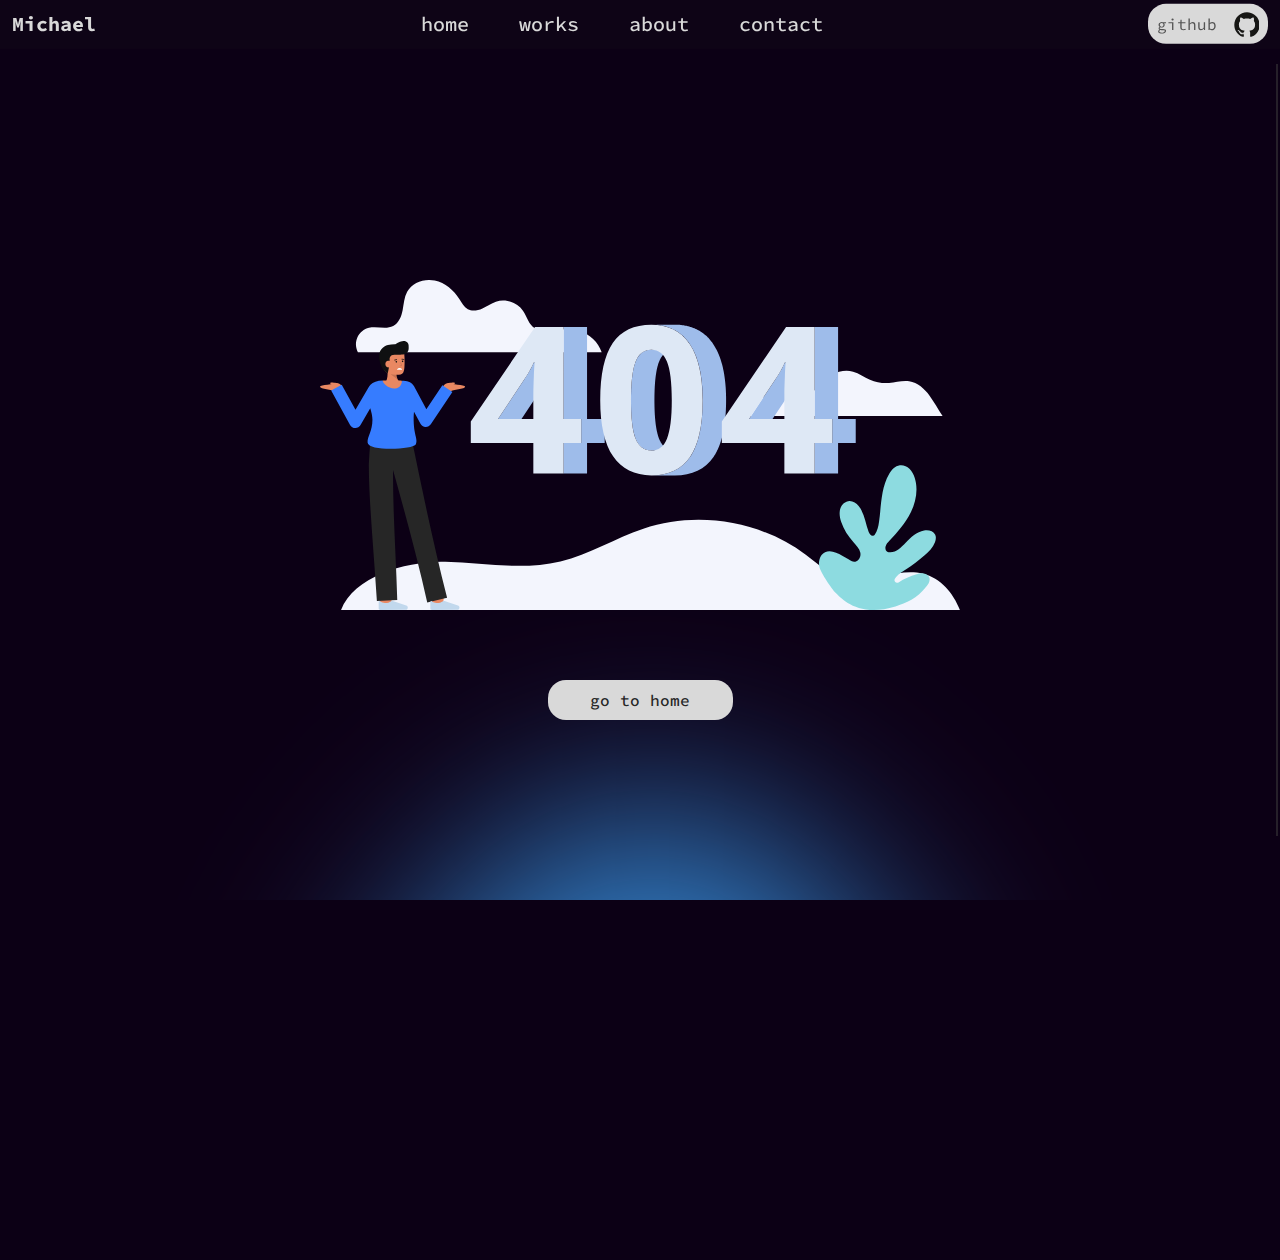
==== commit 515ce3ef: "Add files via upload" ====
--- a/index.html
+++ b/index.html
@@ -5,13 +5,13 @@
     <link rel="icon" type="image/svg+xml" href="/icon.svg" />
     <meta name="viewport" content="width=device-width, initial-scale=1.0" />
     <title>Michael</title>
-    <script type="module" crossorigin src="/assets/index-ff2d062c.js"></script>
-    <link rel="stylesheet" href="/assets/index-a2cb5165.css">
+    <script type="module" crossorigin src="/assets/index-26d49c78.js"></script>
+    <link rel="stylesheet" href="/assets/index-0be2e8ea.css">
     <script type="module">import.meta.url;import("_").catch(()=>1);async function* g(){};window.__vite_is_modern_browser=true;</script>
     <script type="module">!function(){if(window.__vite_is_modern_browser)return;console.warn("vite: loading legacy chunks, syntax error above and the same error below should be ignored");var e=document.getElementById("vite-legacy-polyfill"),n=document.createElement("script");n.src=e.src,n.onload=function(){System.import(document.getElementById('vite-legacy-entry').getAttribute('data-src'))},document.body.appendChild(n)}();</script>
   
-    <!-- Start Single Page Apps for GitHub Pages -->
-    <script type="text/javascript">
+     <!-- Start Single Page Apps for GitHub Pages -->
+     <script type="text/javascript">
       // Single Page Apps for GitHub Pages
       // MIT License
       // https://github.com/rafgraph/spa-github-pages
@@ -34,13 +34,13 @@
       }(window.location))
     </script>
     <!-- End Single Page Apps for GitHub Pages -->
-  
+    
   </head>
   <body>
     <div id="root"></div>
     
     <script nomodule>!function(){var e=document,t=e.createElement("script");if(!("noModule"in t)&&"onbeforeload"in t){var n=!1;e.addEventListener("beforeload",(function(e){if(e.target===t)n=!0;else if(!e.target.hasAttribute("nomodule")||!n)return;e.preventDefault()}),!0),t.type="module",t.src=".",e.head.appendChild(t),t.remove()}}();</script>
     <script nomodule crossorigin id="vite-legacy-polyfill" src="/assets/polyfills-legacy-df24facf.js"></script>
-    <script nomodule crossorigin id="vite-legacy-entry" data-src="/assets/index-legacy-20295362.js">System.import(document.getElementById('vite-legacy-entry').getAttribute('data-src'))</script>
+    <script nomodule crossorigin id="vite-legacy-entry" data-src="/assets/index-legacy-ca6e2455.js">System.import(document.getElementById('vite-legacy-entry').getAttribute('data-src'))</script>
   </body>
 </html>
--- a/assets/index-0be2e8ea.css
+++ b/assets/index-0be2e8ea.css
@@ -0,0 +1 @@
+@import"https://fonts.googleapis.com/css2?family=Source+Code+Pro:wght@500;700;900&display=swap";*,:before,:after{box-sizing:border-box;border-width:0;border-style:solid;border-color:#e5e7eb}:before,:after{--tw-content: ""}html{line-height:1.5;-webkit-text-size-adjust:100%;-moz-tab-size:4;-o-tab-size:4;tab-size:4;font-family:ui-sans-serif,system-ui,-apple-system,BlinkMacSystemFont,Segoe UI,Roboto,Helvetica Neue,Arial,Noto Sans,sans-serif,"Apple Color Emoji","Segoe UI Emoji",Segoe UI Symbol,"Noto Color Emoji";font-feature-settings:normal}body{margin:0;line-height:inherit}hr{height:0;color:inherit;border-top-width:1px}abbr:where([title]){-webkit-text-decoration:underline dotted;text-decoration:underline dotted}h1,h2,h3,h4,h5,h6{font-size:inherit;font-weight:inherit}a{color:inherit;text-decoration:inherit}b,strong{font-weight:bolder}code,kbd,samp,pre{font-family:ui-monospace,SFMono-Regular,Menlo,Monaco,Consolas,Liberation Mono,Courier New,monospace;font-size:1em}small{font-size:80%}sub,sup{font-size:75%;line-height:0;position:relative;vertical-align:baseline}sub{bottom:-.25em}sup{top:-.5em}table{text-indent:0;border-color:inherit;border-collapse:collapse}button,input,optgroup,select,textarea{font-family:inherit;font-size:100%;font-weight:inherit;line-height:inherit;color:inherit;margin:0;padding:0}button,select{text-transform:none}button,[type=button],[type=reset],[type=submit]{-webkit-appearance:button;background-color:transparent;background-image:none}:-moz-focusring{outline:auto}:-moz-ui-invalid{box-shadow:none}progress{vertical-align:baseline}::-webkit-inner-spin-button,::-webkit-outer-spin-button{height:auto}[type=search]{-webkit-appearance:textfield;outline-offset:-2px}::-webkit-search-decoration{-webkit-appearance:none}::-webkit-file-upload-button{-webkit-appearance:button;font:inherit}summary{display:list-item}blockquote,dl,dd,h1,h2,h3,h4,h5,h6,hr,figure,p,pre{margin:0}fieldset{margin:0;padding:0}legend{padding:0}ol,ul,menu{list-style:none;margin:0;padding:0}textarea{resize:vertical}input::-moz-placeholder,textarea::-moz-placeholder{opacity:1;color:#9ca3af}input::placeholder,textarea::placeholder{opacity:1;color:#9ca3af}button,[role=button]{cursor:pointer}:disabled{cursor:default}img,svg,video,canvas,audio,iframe,embed,object{display:block;vertical-align:middle}img,video{max-width:100%;height:auto}[hidden]{display:none}*,:before,:after{--tw-border-spacing-x: 0;--tw-border-spacing-y: 0;--tw-translate-x: 0;--tw-translate-y: 0;--tw-rotate: 0;--tw-skew-x: 0;--tw-skew-y: 0;--tw-scale-x: 1;--tw-scale-y: 1;--tw-pan-x: ;--tw-pan-y: ;--tw-pinch-zoom: ;--tw-scroll-snap-strictness: proximity;--tw-ordinal: ;--tw-slashed-zero: ;--tw-numeric-figure: ;--tw-numeric-spacing: ;--tw-numeric-fraction: ;--tw-ring-inset: ;--tw-ring-offset-width: 0px;--tw-ring-offset-color: #fff;--tw-ring-color: rgb(59 130 246 / .5);--tw-ring-offset-shadow: 0 0 #0000;--tw-ring-shadow: 0 0 #0000;--tw-shadow: 0 0 #0000;--tw-shadow-colored: 0 0 #0000;--tw-blur: ;--tw-brightness: ;--tw-contrast: ;--tw-grayscale: ;--tw-hue-rotate: ;--tw-invert: ;--tw-saturate: ;--tw-sepia: ;--tw-drop-shadow: ;--tw-backdrop-blur: ;--tw-backdrop-brightness: ;--tw-backdrop-contrast: ;--tw-backdrop-grayscale: ;--tw-backdrop-hue-rotate: ;--tw-backdrop-invert: ;--tw-backdrop-opacity: ;--tw-backdrop-saturate: ;--tw-backdrop-sepia: }::backdrop{--tw-border-spacing-x: 0;--tw-border-spacing-y: 0;--tw-translate-x: 0;--tw-translate-y: 0;--tw-rotate: 0;--tw-skew-x: 0;--tw-skew-y: 0;--tw-scale-x: 1;--tw-scale-y: 1;--tw-pan-x: ;--tw-pan-y: ;--tw-pinch-zoom: ;--tw-scroll-snap-strictness: proximity;--tw-ordinal: ;--tw-slashed-zero: ;--tw-numeric-figure: ;--tw-numeric-spacing: ;--tw-numeric-fraction: ;--tw-ring-inset: ;--tw-ring-offset-width: 0px;--tw-ring-offset-color: #fff;--tw-ring-color: rgb(59 130 246 / .5);--tw-ring-offset-shadow: 0 0 #0000;--tw-ring-shadow: 0 0 #0000;--tw-shadow: 0 0 #0000;--tw-shadow-colored: 0 0 #0000;--tw-blur: ;--tw-brightness: ;--tw-contrast: ;--tw-grayscale: ;--tw-hue-rotate: ;--tw-invert: ;--tw-saturate: ;--tw-sepia: ;--tw-drop-shadow: ;--tw-backdrop-blur: ;--tw-backdrop-brightness: ;--tw-backdrop-contrast: ;--tw-backdrop-grayscale: ;--tw-backdrop-hue-rotate: ;--tw-backdrop-invert: ;--tw-backdrop-opacity: ;--tw-backdrop-saturate: ;--tw-backdrop-sepia: }.btn-primary-nh{margin:5px 10px;cursor:pointer;border-radius:15px;border-width:1px;border-style:solid;border-color:rgba(63,63,63,.5);background-color:rgba(39,39,39,.1);padding:2px 4px;font-size:20px;font-weight:500;--tw-text-opacity: 1;color:rgb(217 217 217 / var(--tw-text-opacity));--tw-backdrop-blur: blur(25px);-webkit-backdrop-filter:var(--tw-backdrop-blur) var(--tw-backdrop-brightness) var(--tw-backdrop-contrast) var(--tw-backdrop-grayscale) var(--tw-backdrop-hue-rotate) var(--tw-backdrop-invert) var(--tw-backdrop-opacity) var(--tw-backdrop-saturate) var(--tw-backdrop-sepia);backdrop-filter:var(--tw-backdrop-blur) var(--tw-backdrop-brightness) var(--tw-backdrop-contrast) var(--tw-backdrop-grayscale) var(--tw-backdrop-hue-rotate) var(--tw-backdrop-invert) var(--tw-backdrop-opacity) var(--tw-backdrop-saturate) var(--tw-backdrop-sepia)}.btn-primary-h{margin:5px 10px;cursor:pointer;border-width:1px;border-color:transparent;padding:2px 4px;font-size:20px;font-weight:500;--tw-text-opacity: 1;color:rgb(217 217 217 / var(--tw-text-opacity))}.btn-primary-h:hover{border-radius:15px;border-style:solid;border-color:rgba(63,63,63,.5);background-color:rgba(39,39,39,.1);--tw-backdrop-blur: blur(25px);-webkit-backdrop-filter:var(--tw-backdrop-blur) var(--tw-backdrop-brightness) var(--tw-backdrop-contrast) var(--tw-backdrop-grayscale) var(--tw-backdrop-hue-rotate) var(--tw-backdrop-invert) var(--tw-backdrop-opacity) var(--tw-backdrop-saturate) var(--tw-backdrop-sepia);backdrop-filter:var(--tw-backdrop-blur) var(--tw-backdrop-brightness) var(--tw-backdrop-contrast) var(--tw-backdrop-grayscale) var(--tw-backdrop-hue-rotate) var(--tw-backdrop-invert) var(--tw-backdrop-opacity) var(--tw-backdrop-saturate) var(--tw-backdrop-sepia)}.invisible{visibility:hidden}.fixed{position:fixed}.absolute{position:absolute}.relative{position:relative}.top-0{top:0px}.left-0{left:0px}.top-2\/4{top:50%}.right-\[2px\]{right:2px}.bottom-3{bottom:.75rem}.right-0{right:0px}.bottom-0{bottom:0px}.z-\[60\]{z-index:60}.z-50{z-index:50}.z-40{z-index:40}.z-\[5000\]{z-index:5000}.z-10{z-index:10}.z-30{z-index:30}.z-\[1000\]{z-index:1000}.z-20{z-index:20}.m-auto{margin:auto}.mt-\[70\%\]{margin-top:70%}.ml-auto{margin-left:auto}.mr-auto{margin-right:auto}.ml-\[12px\]{margin-left:12px}.ml-\[25px\]{margin-left:25px}.mr-\[25px\]{margin-right:25px}.mr-\[12px\]{margin-right:12px}.ml-\[2\.5px\]{margin-left:2.5px}.mr-\[2\.5px\]{margin-right:2.5px}.ml-\[9px\]{margin-left:9px}.mr-\[9px\]{margin-right:9px}.mt-\[15px\]{margin-top:15px}.mb-\[15px\]{margin-bottom:15px}.ml-\[8px\]{margin-left:8px}.mr-\[8px\]{margin-right:8px}.mt-\[50px\]{margin-top:50px}.mb-\[50px\]{margin-bottom:50px}.mt-\[-3px\]{margin-top:-3px}.ml-\[5px\]{margin-left:5px}.mr-\[5px\]{margin-right:5px}.mt-\[-2px\]{margin-top:-2px}.mt-\[20px\]{margin-top:20px}.ml-\[20px\]{margin-left:20px}.mt-\[-1\.5px\]{margin-top:-1.5px}.mt-\[35px\]{margin-top:35px}.mb-\[35px\]{margin-bottom:35px}.mt-\[64px\]{margin-top:64px}.mt-\[80vh\]{margin-top:80vh}.mb-\[30vh\]{margin-bottom:30vh}.mt-\[30vh\]{margin-top:30vh}.mt-\[70px\]{margin-top:70px}.mt-\[40vh\]{margin-top:40vh}.ml-\[-15vw\]{margin-left:-15vw}.mt-\[120vh\]{margin-top:120vh}.ml-\[50vw\]{margin-left:50vw}.mt-\[100vh\]{margin-top:100vh}.ml-\[-65vw\]{margin-left:-65vw}.ml-\[10px\]{margin-left:10px}.mt-\[40px\]{margin-top:40px}.mt-\[-90px\]{margin-top:-90px}.mt-\[10px\]{margin-top:10px}.mt-\[-20px\]{margin-top:-20px}.mt-\[-150vh\]{margin-top:-150vh}.mt-\[60px\]{margin-top:60px}.mt-\[-20vh\]{margin-top:-20vh}.mt-\[0px\]{margin-top:0}.mt-\[100px\]{margin-top:100px}.mt-\[-70vh\]{margin-top:-70vh}.mt-\[50vh\]{margin-top:50vh}.mt-\[3rem\]{margin-top:3rem}.mb-\[20vh\]{margin-bottom:20vh}.mt-\[10vh\]{margin-top:10vh}.mt-\[30px\]{margin-top:30px}.ml-\[4px\]{margin-left:4px}.mt-\[4px\]{margin-top:4px}.mr-\[10px\]{margin-right:10px}.mt-\[-50vh\]{margin-top:-50vh}.mb-\[10vh\]{margin-bottom:10vh}.ml-\[-5vw\]{margin-left:-5vw}.ml-\[30vw\]{margin-left:30vw}.mt-\[70vh\]{margin-top:70vh}.mt-\[8px\]{margin-top:8px}.mb-\[8px\]{margin-bottom:8px}.mt-\[-230vh\]{margin-top:-230vh}.inline{display:inline}.flex{display:flex}.grid{display:grid}.hidden{display:none}.h-screen{height:100vh}.h-\[50px\]{height:50px}.h-\[24px\]{height:24px}.h-\[2px\]{height:2px}.h-\[40px\]{height:40px}.h-\[26px\]{height:26px}.h-\[256px\]{height:256px}.h-\[157px\]{height:157px}.h-\[100\%\]{height:100%}.h-\[calc\(100vh-128px\)\]{height:calc(100vh - 128px)}.h-\[50vh\]{height:50vh}.h-\[670vh\]{height:670vh}.h-\[35rem\]{height:35rem}.h-\[190vh\]{height:190vh}.h-\[100vh\]{height:100vh}.h-\[180px\]{height:180px}.h-\[350vh\]{height:350vh}.h-\[130vh\]{height:130vh}.h-\[400vh\]{height:400vh}.h-\[300vh\]{height:300vh}.min-h-\[100\%\]{min-height:100%}.min-h-\[260px\]{min-height:260px}.w-screen{width:100vw}.w-full{width:100%}.w-\[24px\]{width:24px}.w-\[19px\]{width:19px}.w-\[120px\]{width:120px}.w-\[25px\]{width:25px}.w-\[115px\]{width:115px}.w-\[250px\]{width:250px}.w-\[248px\]{width:248px}.w-\[240px\]{width:240px}.w-\[190px\]{width:190px}.w-\[40px\]{width:40px}.w-\[2px\]{width:2px}.w-72{width:18rem}.w-\[185px\]{width:185px}.w-\[150px\]{width:150px}.w-\[35rem\]{width:35rem}.w-\[238px\]{width:238px}.w-\[204px\]{width:204px}.min-w-\[100\%\]{min-width:100%}.max-w-\[661px\]{max-width:661px}.max-w-\[340px\]{max-width:340px}.cursor-pointer{cursor:pointer}.grid-cols-\[repeat\(auto-fit\,_250px\)\]{grid-template-columns:repeat(auto-fit,250px)}.flex-col{flex-direction:column}.flex-wrap{flex-wrap:wrap}.items-center{align-items:center}.justify-end{justify-content:flex-end}.justify-center{justify-content:center}.justify-between{justify-content:space-between}.justify-evenly{justify-content:space-evenly}.overflow-hidden{overflow:hidden}.overflow-visible{overflow:visible}.overflow-y-auto{overflow-y:auto}.overflow-x-hidden{overflow-x:hidden}.overflow-y-scroll{overflow-y:scroll}.rounded-full{border-radius:9999px}.rounded-\[18px\]{border-radius:18px}.rounded-\[20px\]{border-radius:20px}.rounded-t-\[20px\]{border-top-left-radius:20px;border-top-right-radius:20px}.border{border-width:1px}.border-t{border-top-width:1px}.border-solid{border-style:solid}.border-gray_90050{border-color:rgba(63,63,63,.5)}.bg-purple100{--tw-bg-opacity: 1;background-color:rgb(12 0 21 / var(--tw-bg-opacity))}.bg-black90010{background-color:rgba(39,39,39,.1)}.bg-white900{--tw-bg-opacity: 1;background-color:rgb(217 217 217 / var(--tw-bg-opacity))}.bg-black_90010{background-color:rgba(39,39,39,.1)}.bg-gray90050{background-color:rgba(63,63,63,.5)}.object-cover{-o-object-fit:cover;object-fit:cover}.text-center{text-align:center}.text-\[20px\]{font-size:20px}.text-\[24px\]{font-size:24px}.text-\[14px\]{font-size:14px}.text-\[16px\]{font-size:16px}.text-\[64px\]{font-size:64px}.font-bold{font-weight:700}.font-medium{font-weight:500}.font-black{font-weight:900}.text-white_900{--tw-text-opacity: 1;color:rgb(217 217 217 / var(--tw-text-opacity))}.text-gray_900{--tw-text-opacity: 1;color:rgb(83 83 83 / var(--tw-text-opacity))}.text-black_900{--tw-text-opacity: 1;color:rgb(39 39 39 / var(--tw-text-opacity))}.text-purple_900{--tw-text-opacity: 1;color:rgb(128 51 206 / var(--tw-text-opacity))}.blur-xxl{--tw-blur: blur(100px);filter:var(--tw-blur) var(--tw-brightness) var(--tw-contrast) var(--tw-grayscale) var(--tw-hue-rotate) var(--tw-invert) var(--tw-saturate) var(--tw-sepia) var(--tw-drop-shadow)}.filter{filter:var(--tw-blur) var(--tw-brightness) var(--tw-contrast) var(--tw-grayscale) var(--tw-hue-rotate) var(--tw-invert) var(--tw-saturate) var(--tw-sepia) var(--tw-drop-shadow)}.backdrop-blur-xll{--tw-backdrop-blur: blur(25px);-webkit-backdrop-filter:var(--tw-backdrop-blur) var(--tw-backdrop-brightness) var(--tw-backdrop-contrast) var(--tw-backdrop-grayscale) var(--tw-backdrop-hue-rotate) var(--tw-backdrop-invert) var(--tw-backdrop-opacity) var(--tw-backdrop-saturate) var(--tw-backdrop-sepia);backdrop-filter:var(--tw-backdrop-blur) var(--tw-backdrop-brightness) var(--tw-backdrop-contrast) var(--tw-backdrop-grayscale) var(--tw-backdrop-hue-rotate) var(--tw-backdrop-invert) var(--tw-backdrop-opacity) var(--tw-backdrop-saturate) var(--tw-backdrop-sepia)}.transition{transition-property:color,background-color,border-color,text-decoration-color,fill,stroke,opacity,box-shadow,transform,filter,-webkit-backdrop-filter;transition-property:color,background-color,border-color,text-decoration-color,fill,stroke,opacity,box-shadow,transform,filter,backdrop-filter;transition-property:color,background-color,border-color,text-decoration-color,fill,stroke,opacity,box-shadow,transform,filter,backdrop-filter,-webkit-backdrop-filter;transition-timing-function:cubic-bezier(.4,0,.2,1);transition-duration:.15s}@media (min-width: 1280px){::-webkit-scrollbar{width:6px;z-index:5000}::-webkit-scrollbar-track{border-radius:15px;margin-top:64px;margin-bottom:64px;z-index:5000}::-webkit-scrollbar-thumb{background:#535353;border-radius:15px;z-index:5000}::-webkit-scrollbar-thumb:hover{background:#0C0015;z-index:5000}::-webkit-scrollbar-thumb:active{background:#0C0015;z-index:5000}}:root{font-family:Source Code Pro,monospace;background:#0C0015}.outlined-text{-webkit-text-stroke:1px #8033CE;-webkit-text-fill-color:transparent}html{background:#0C0015;width:100vw;overflow-x:hidden;height:100vh;overflow:overlay}a{text-decoration:none;color:#d9d9d9}body{margin:0;padding:0;box-sizing:border-box;height:100vh;width:100vw;overflow-x:hidden;background:#0C0015}.hover\:text-purple_900:hover{--tw-text-opacity: 1;color:rgb(128 51 206 / var(--tw-text-opacity))}@media (min-width: 1280px){.xl\:mt-\[20\%\]{margin-top:20%}.xl\:flex{display:flex}.xl\:hidden{display:none}}@media (min-width: 577px){.mxtablet\:mt-\[20vh\]{margin-top:20vh}.mxtablet\:mt-\[70px\]{margin-top:70px}.mxtablet\:mt-\[180px\]{margin-top:180px}.mxtablet\:w-\[80\%\]{width:80%}.mxtablet\:min-w-\[340px\]{min-width:340px}.mxtablet\:max-w-\[60\%\]{max-width:60%}.mxtablet\:flex-col{flex-direction:column}}@media (min-width: 800px){.mxtablet800\:w-full{width:100%}}@media (min-width: 900px){.mxtablet900\:w-\[90\%\]{width:90%}}@media (min-width: 1000px){.mxtablet1000\:w-\[calc\(100\%-150px\)\]{width:calc(100% - 150px)}}@media (min-width: 1280px){.mxdesktop1280\:visible{visibility:visible}.mxdesktop1280\:top-\[10vh\]{top:10vh}.mxdesktop1280\:mt-\[130vh\]{margin-top:130vh}.mxdesktop1280\:mt-\[0vh\]{margin-top:0vh}.mxdesktop1280\:ml-\[0px\]{margin-left:0}.mxdesktop1280\:mr-\[0px\]{margin-right:0}.mxdesktop1280\:mt-\[-40vh\]{margin-top:-40vh}.mxdesktop1280\:ml-\[25vw\]{margin-left:25vw}.mxdesktop1280\:mt-\[20vh\]{margin-top:20vh}.mxdesktop1280\:ml-\[75vw\]{margin-left:75vw}.mxdesktop1280\:mt-\[-35vh\]{margin-top:-35vh}.mxdesktop1280\:ml-\[-5vw\]{margin-left:-5vw}.mxdesktop1280\:mt-\[-20vh\]{margin-top:-20vh}.mxdesktop1280\:mr-\[40px\]{margin-right:40px}.mxdesktop1280\:ml-\[40px\]{margin-left:40px}.mxdesktop1280\:mt-\[15px\]{margin-top:15px}.mxdesktop1280\:mr-\[45px\]{margin-right:45px}.mxdesktop1280\:ml-\[45px\]{margin-left:45px}.mxdesktop1280\:mt-\[0px\]{margin-top:0}.mxdesktop1280\:mt-\[-90vh\]{margin-top:-90vh}.mxdesktop1280\:mt-\[20px\]{margin-top:20px}.mxdesktop1280\:mt-\[30px\]{margin-top:30px}.mxdesktop1280\:mt-\[70px\]{margin-top:70px}.mxdesktop1280\:mt-\[-50vh\]{margin-top:-50vh}.mxdesktop1280\:ml-\[5vw\]{margin-left:5vw}.mxdesktop1280\:mr-\[25vw\]{margin-right:25vw}.mxdesktop1280\:mt-\[50vh\]{margin-top:50vh}.mxdesktop1280\:ml-\[12px\]{margin-left:12px}.mxdesktop1280\:mr-\[12px\]{margin-right:12px}.mxdesktop1280\:mt-\[85px\]{margin-top:85px}.mxdesktop1280\:mt-\[50px\]{margin-top:50px}.mxdesktop1280\:mt-\[35px\]{margin-top:35px}.mxdesktop1280\:mt-\[-250vh\]{margin-top:-250vh}.mxdesktop1280\:flex{display:flex}.mxdesktop1280\:h-\[100vh\]{height:100vh}.mxdesktop1280\:h-\[300vh\]{height:300vh}.mxdesktop1280\:h-\[350vh\]{height:350vh}.mxdesktop1280\:h-\[200vh\]{height:200vh}.mxdesktop1280\:h-\[110vh\]{height:110vh}.mxdesktop1280\:h-\[200px\]{height:200px}.mxdesktop1280\:w-\[40rem\]{width:40rem}.mxdesktop1280\:w-full{width:100%}.mxdesktop1280\:w-\[1px\]{width:1px}.mxdesktop1280\:flex-row{flex-direction:row}.mxdesktop1280\:justify-evenly{justify-content:space-evenly}.mxdesktop1280\:bg-gray90050{background-color:rgba(63,63,63,.5)}}@media (min-width: 1398px){.mxdesktop1398\:w-\[80vw\]{width:80vw}}@media (min-width: 1500px){.mxdesktop1500\:mt-\[20vh\]{margin-top:20vh}.mxdesktop1500\:w-\[70vw\]{width:70vw}}@media (min-width: 1770px){.mxdesktop1770\:mt-\[-100vh\]{margin-top:-100vh}.mxdesktop1770\:ml-\[70vw\]{margin-left:70vw}.mxdesktop1770\:ml-\[-20vw\]{margin-left:-20vw}.mxdesktop1770\:ml-auto{margin-left:auto}.mxdesktop1770\:mr-auto{margin-right:auto}.mxdesktop1770\:mb-\[20vh\]{margin-bottom:20vh}.mxdesktop1770\:mt-\[10vh\]{margin-top:10vh}.mxdesktop1770\:ml-\[5vw\]{margin-left:5vw}.mxdesktop1770\:mr-\[20vw\]{margin-right:20vw}.mxdesktop1770\:mt-\[20vh\]{margin-top:20vh}.mxdesktop1770\:ml-\[20vw\]{margin-left:20vw}.mxdesktop1770\:h-\[85rem\]{height:85rem}.mxdesktop1770\:w-\[85rem\]{width:85rem}.mxdesktop1770\:w-\[50vw\]{width:50vw}.mxdesktop1770\:w-9\/12{width:75%}.mxdesktop1770\:justify-evenly{justify-content:space-evenly}}@media (min-width: 2500px){.mxdesktop2500\:w-\[45vw\]{width:45vw}}@media (min-height: 700px) and (max-width:576px){.minh7\:mt-\[-185vh\]{margin-top:-185vh}.minh7\:mt-\[-40vh\]{margin-top:-40vh}.minh7\:mt-\[-90vh\]{margin-top:-90vh}.minh7\:mt-\[3vh\]{margin-top:3vh}.minh7\:mt-\[-60vh\]{margin-top:-60vh}.minh7\:mt-\[-250vh\]{margin-top:-250vh}.minh7\:h-\[620vh\]{height:620vh}}@media (min-height: 800px) and (max-width:576px){.minh8\:mt-\[-205vh\]{margin-top:-205vh}.minh8\:mt-\[-80vh\]{margin-top:-80vh}.minh8\:mt-\[10vh\]{margin-top:10vh}.minh8\:h-\[540vh\]{height:540vh}}@media (min-height: 900px) and (max-width:576px){.minh9\:h-\[500vh\]{height:500vh}}@media (min-height: 1000px) and (min-width:577px) and (max-width:1000px){.minh10w57\:mt-\[-5vh\]{margin-top:-5vh}.minh10w57\:ml-\[5vw\]{margin-left:5vw}.minh10w57\:mt-\[30vh\]{margin-top:30vh}.minh10w57\:ml-\[35vw\]{margin-left:35vw}.minh10w57\:ml-\[-35vw\]{margin-left:-35vw}.minh10w57\:mt-\[-215vh\]{margin-top:-215vh}.minh10w57\:mt-\[-20vh\]{margin-top:-20vh}.minh10w57\:mt-\[-60vh\]{margin-top:-60vh}.minh10w57\:mt-\[-65vh\]{margin-top:-65vh}.minh10w57\:mt-\[40vh\]{margin-top:40vh}.minh10w57\:ml-auto{margin-left:auto}.minh10w57\:mr-auto{margin-right:auto}.minh10w57\:mt-\[-255vh\]{margin-top:-255vh}.minh10w57\:h-\[260vh\]{height:260vh}.minh10w57\:h-\[100vh\]{height:100vh}.minh10w57\:w-3\/4{width:75%}}@media (min-height: 1100px) and (min-width:577px) and (max-width:1000px){.minh11w57\:mt-\[-15vh\]{margin-top:-15vh}.minh11w57\:ml-\[15vw\]{margin-left:15vw}.minh11w57\:mt-\[20vh\]{margin-top:20vh}.minh11w57\:ml-\[45vw\]{margin-left:45vw}.minh11w57\:mt-\[-20vh\]{margin-top:-20vh}.minh11w57\:ml-\[-45vw\]{margin-left:-45vw}.minh11w57\:h-\[140vh\]{height:140vh}}@media (min-height: 1300px) and (min-width:577px) and (max-width:1000px){.minh13w57\:h-\[120vh\]{height:120vh}}@media (min-height: 1000px){.mindesktoph1000\:mt-\[-70vh\]{margin-top:-70vh}}
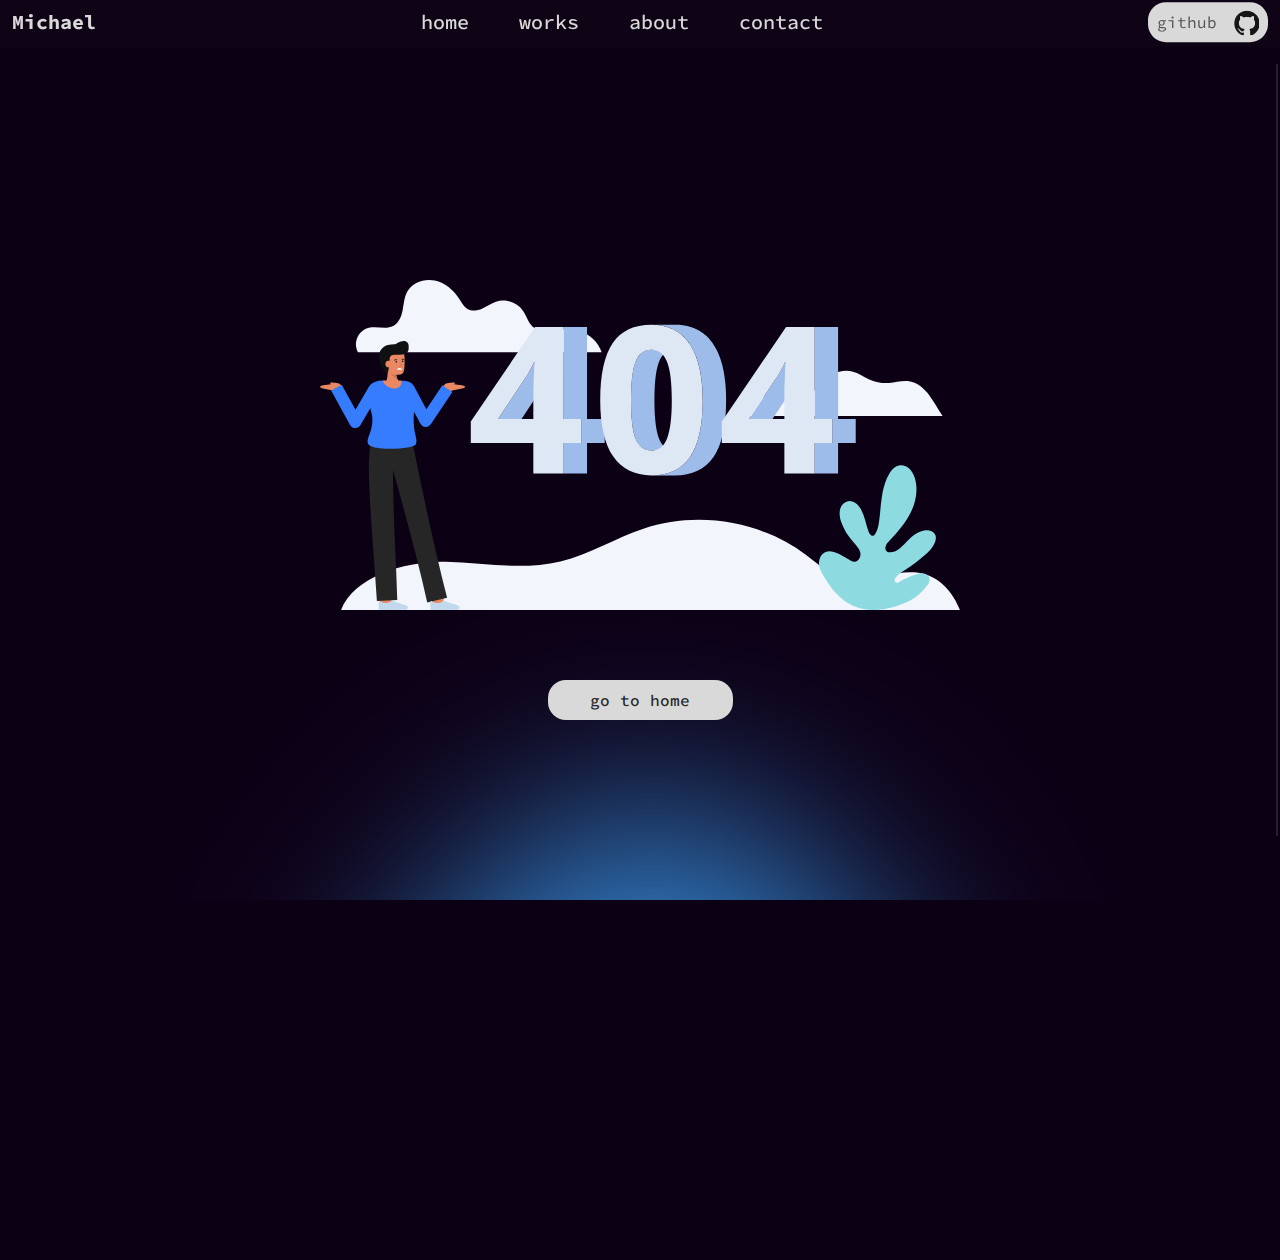
==== commit 27470737: "Add files via upload" ====
--- a/index.html
+++ b/index.html
@@ -5,13 +5,13 @@
     <link rel="icon" type="image/svg+xml" href="/icon.svg" />
     <meta name="viewport" content="width=device-width, initial-scale=1.0" />
     <title>Michael</title>
-    <script type="module" crossorigin src="/assets/index-26d49c78.js"></script>
+    <script type="module" crossorigin src="/assets/index-c7dbf8fc.js"></script>
     <link rel="stylesheet" href="/assets/index-0be2e8ea.css">
     <script type="module">import.meta.url;import("_").catch(()=>1);async function* g(){};window.__vite_is_modern_browser=true;</script>
     <script type="module">!function(){if(window.__vite_is_modern_browser)return;console.warn("vite: loading legacy chunks, syntax error above and the same error below should be ignored");var e=document.getElementById("vite-legacy-polyfill"),n=document.createElement("script");n.src=e.src,n.onload=function(){System.import(document.getElementById('vite-legacy-entry').getAttribute('data-src'))},document.body.appendChild(n)}();</script>
   
-     <!-- Start Single Page Apps for GitHub Pages -->
-     <script type="text/javascript">
+    <!-- Start Single Page Apps for GitHub Pages -->
+    <script type="text/javascript">
       // Single Page Apps for GitHub Pages
       // MIT License
       // https://github.com/rafgraph/spa-github-pages
@@ -34,13 +34,13 @@
       }(window.location))
     </script>
     <!-- End Single Page Apps for GitHub Pages -->
-    
+  
   </head>
   <body>
     <div id="root"></div>
     
     <script nomodule>!function(){var e=document,t=e.createElement("script");if(!("noModule"in t)&&"onbeforeload"in t){var n=!1;e.addEventListener("beforeload",(function(e){if(e.target===t)n=!0;else if(!e.target.hasAttribute("nomodule")||!n)return;e.preventDefault()}),!0),t.type="module",t.src=".",e.head.appendChild(t),t.remove()}}();</script>
-    <script nomodule crossorigin id="vite-legacy-polyfill" src="/assets/polyfills-legacy-df24facf.js"></script>
-    <script nomodule crossorigin id="vite-legacy-entry" data-src="/assets/index-legacy-ca6e2455.js">System.import(document.getElementById('vite-legacy-entry').getAttribute('data-src'))</script>
+    <script nomodule crossorigin id="vite-legacy-polyfill" src="/assets/polyfills-legacy-fe112850.js"></script>
+    <script nomodule crossorigin id="vite-legacy-entry" data-src="/assets/index-legacy-2006b1c3.js">System.import(document.getElementById('vite-legacy-entry').getAttribute('data-src'))</script>
   </body>
 </html>
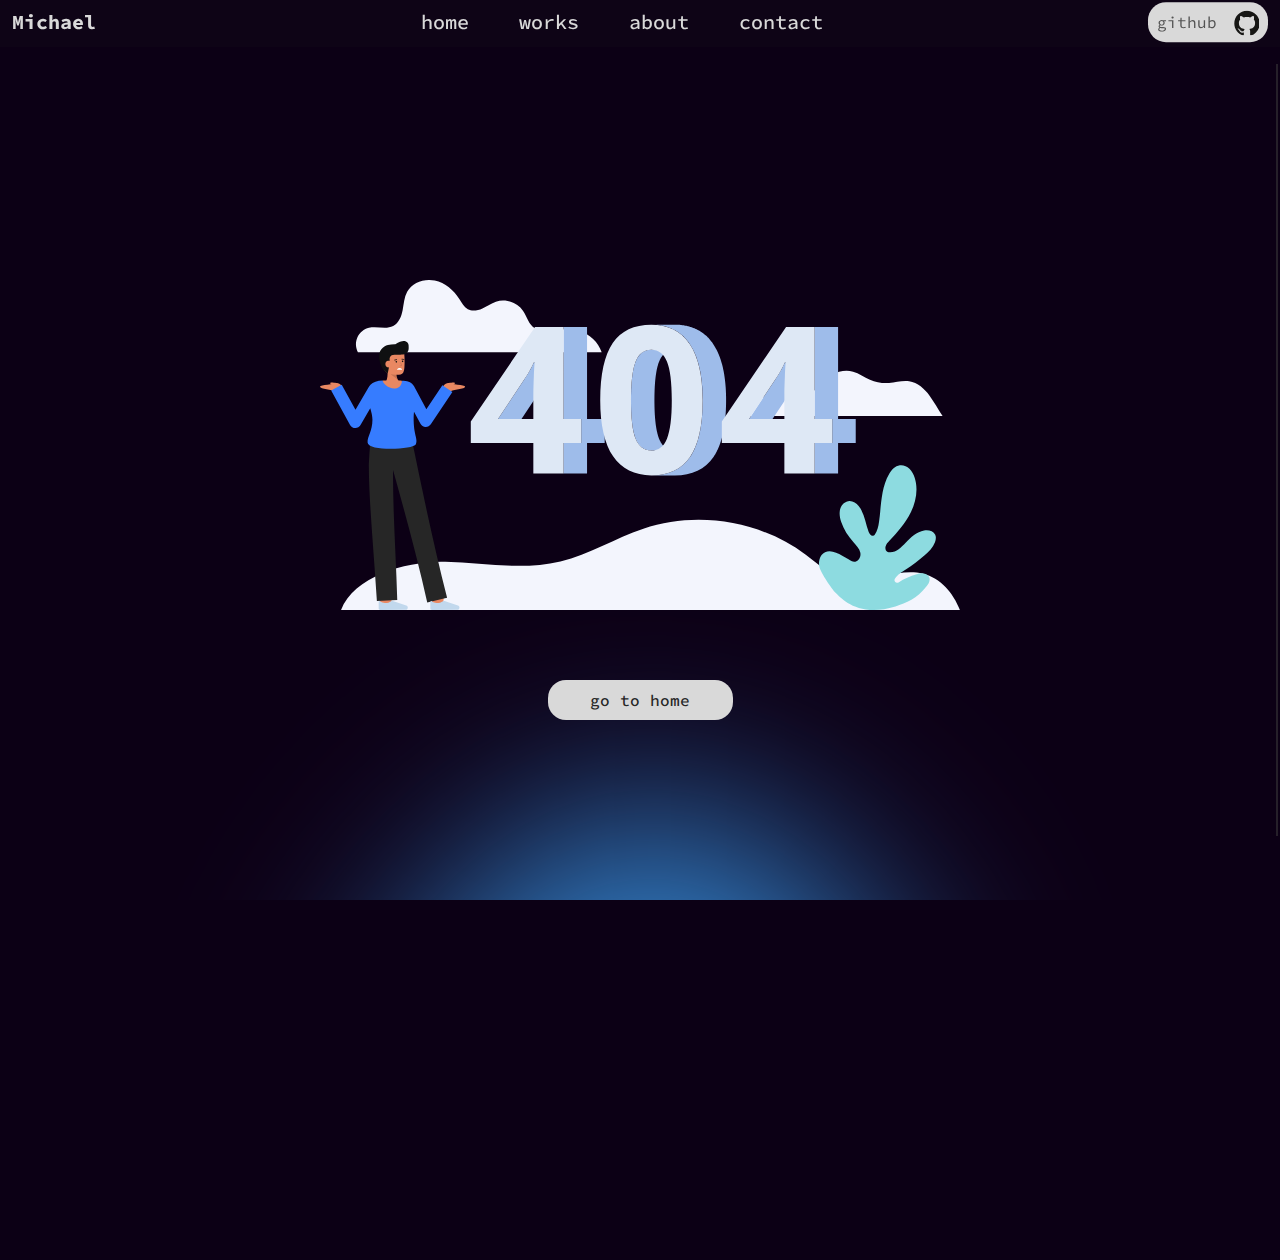
==== commit 284bf229: "Add files via upload" ====
--- a/index.html
+++ b/index.html
@@ -5,7 +5,7 @@
     <link rel="icon" type="image/svg+xml" href="/icon.svg" />
     <meta name="viewport" content="width=device-width, initial-scale=1.0" />
     <title>Michael</title>
-    <script type="module" crossorigin src="/assets/index-c7dbf8fc.js"></script>
+    <script type="module" crossorigin src="/assets/index-6c734a3a.js"></script>
     <link rel="stylesheet" href="/assets/index-0be2e8ea.css">
     <script type="module">import.meta.url;import("_").catch(()=>1);async function* g(){};window.__vite_is_modern_browser=true;</script>
     <script type="module">!function(){if(window.__vite_is_modern_browser)return;console.warn("vite: loading legacy chunks, syntax error above and the same error below should be ignored");var e=document.getElementById("vite-legacy-polyfill"),n=document.createElement("script");n.src=e.src,n.onload=function(){System.import(document.getElementById('vite-legacy-entry').getAttribute('data-src'))},document.body.appendChild(n)}();</script>
@@ -41,6 +41,6 @@
     
     <script nomodule>!function(){var e=document,t=e.createElement("script");if(!("noModule"in t)&&"onbeforeload"in t){var n=!1;e.addEventListener("beforeload",(function(e){if(e.target===t)n=!0;else if(!e.target.hasAttribute("nomodule")||!n)return;e.preventDefault()}),!0),t.type="module",t.src=".",e.head.appendChild(t),t.remove()}}();</script>
     <script nomodule crossorigin id="vite-legacy-polyfill" src="/assets/polyfills-legacy-fe112850.js"></script>
-    <script nomodule crossorigin id="vite-legacy-entry" data-src="/assets/index-legacy-2006b1c3.js">System.import(document.getElementById('vite-legacy-entry').getAttribute('data-src'))</script>
+    <script nomodule crossorigin id="vite-legacy-entry" data-src="/assets/index-legacy-8e639ae7.js">System.import(document.getElementById('vite-legacy-entry').getAttribute('data-src'))</script>
   </body>
 </html>
